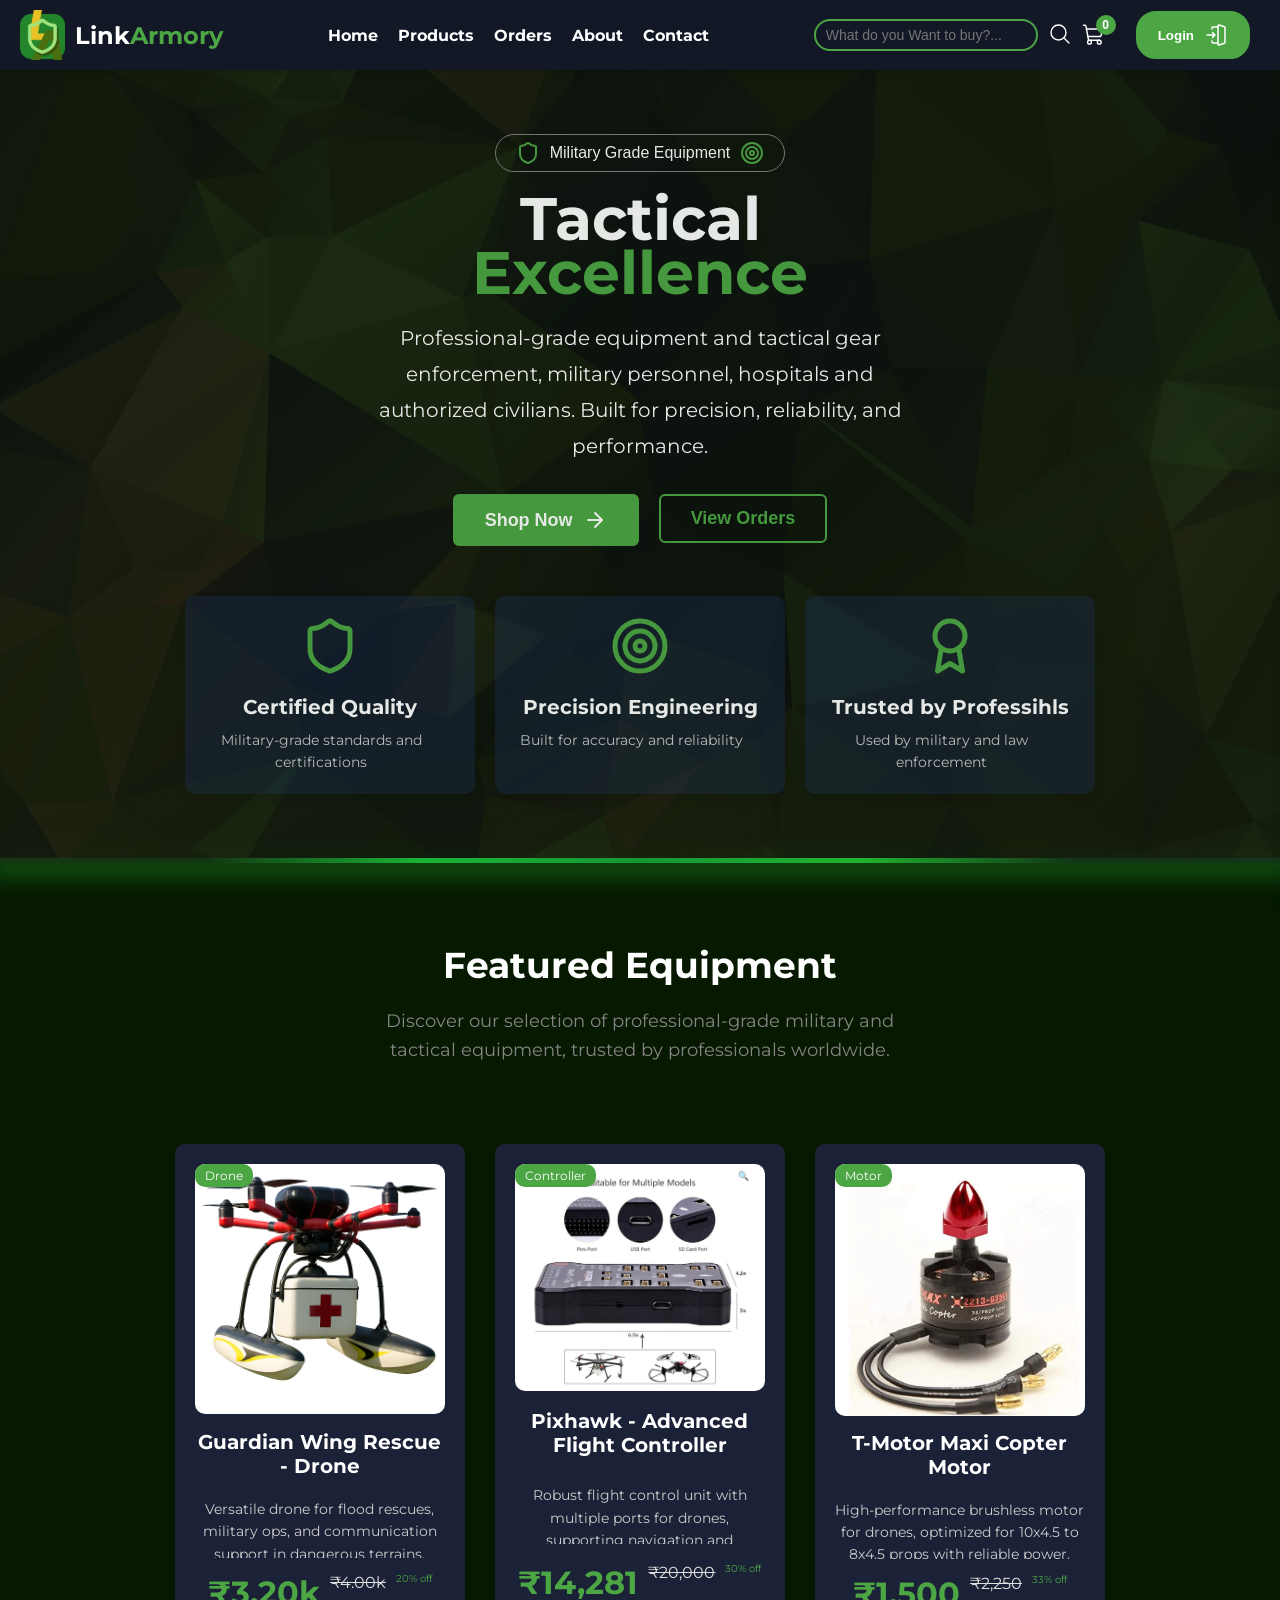
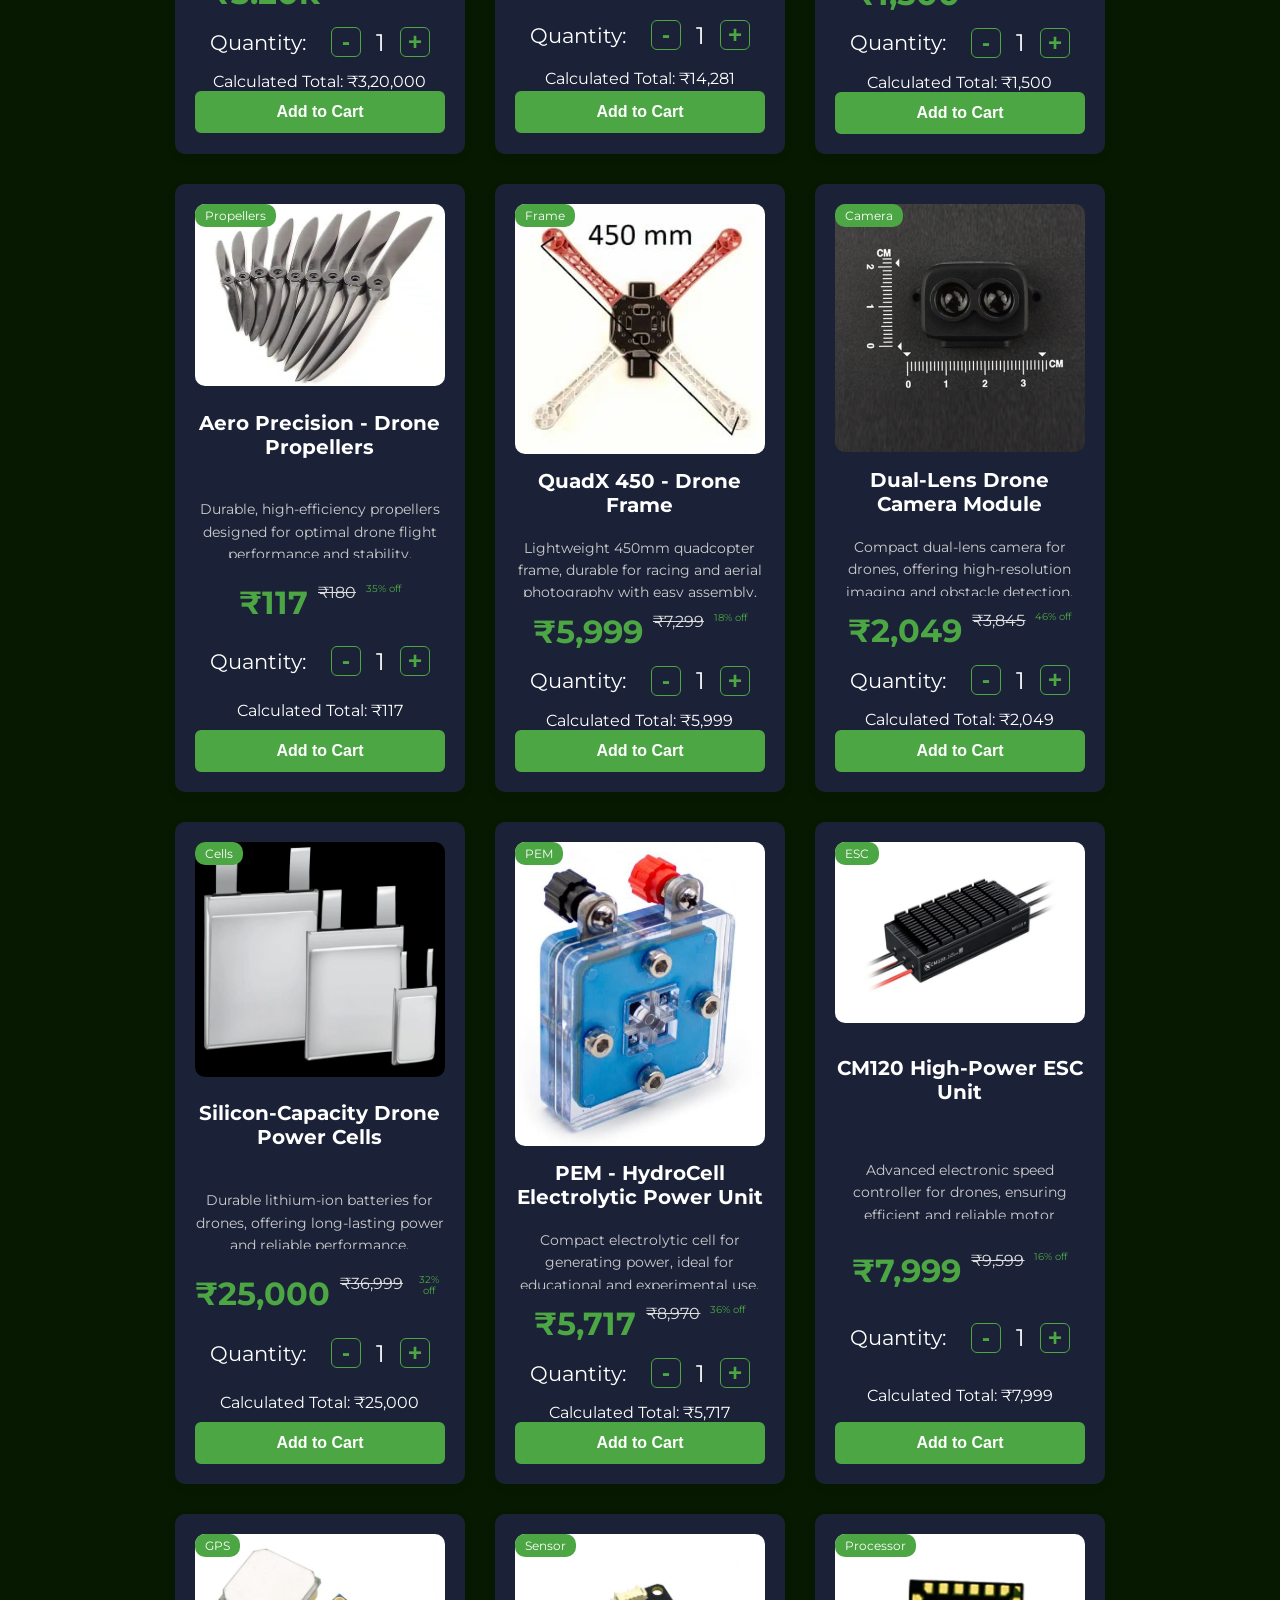
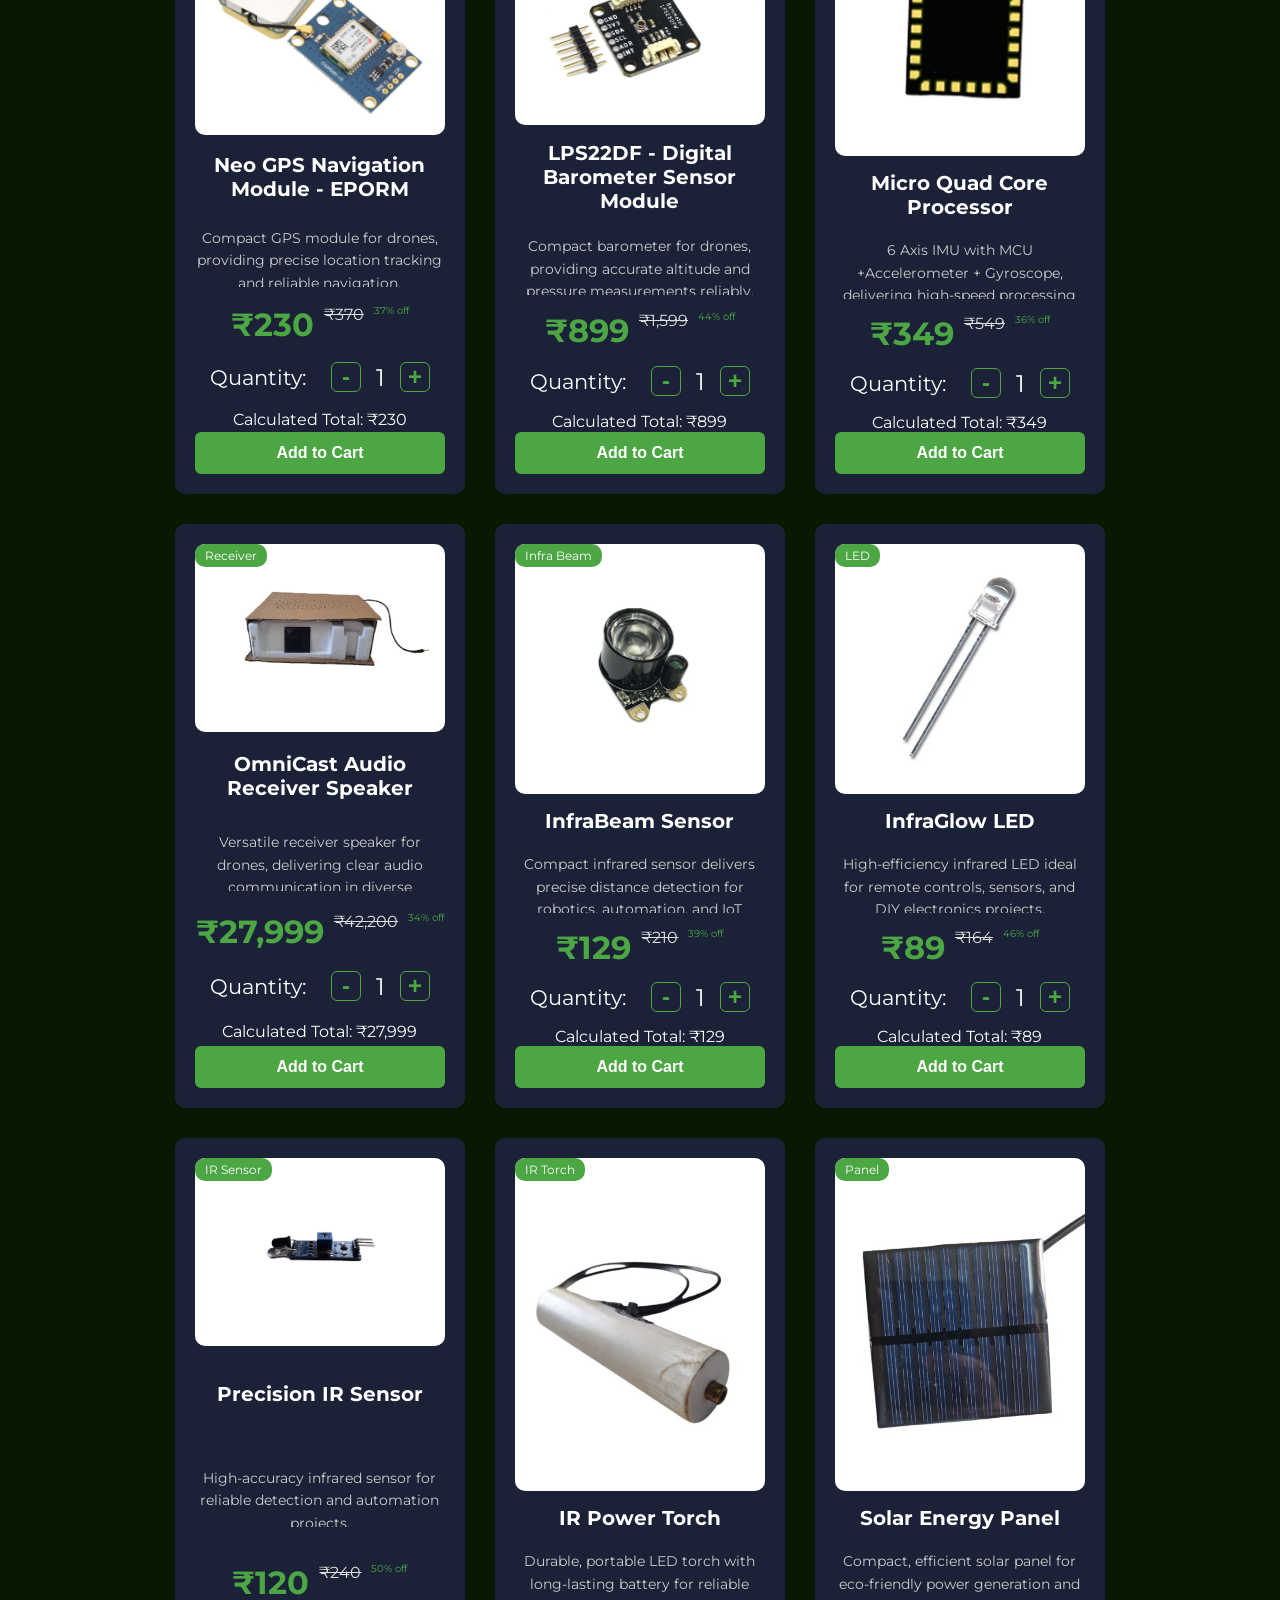
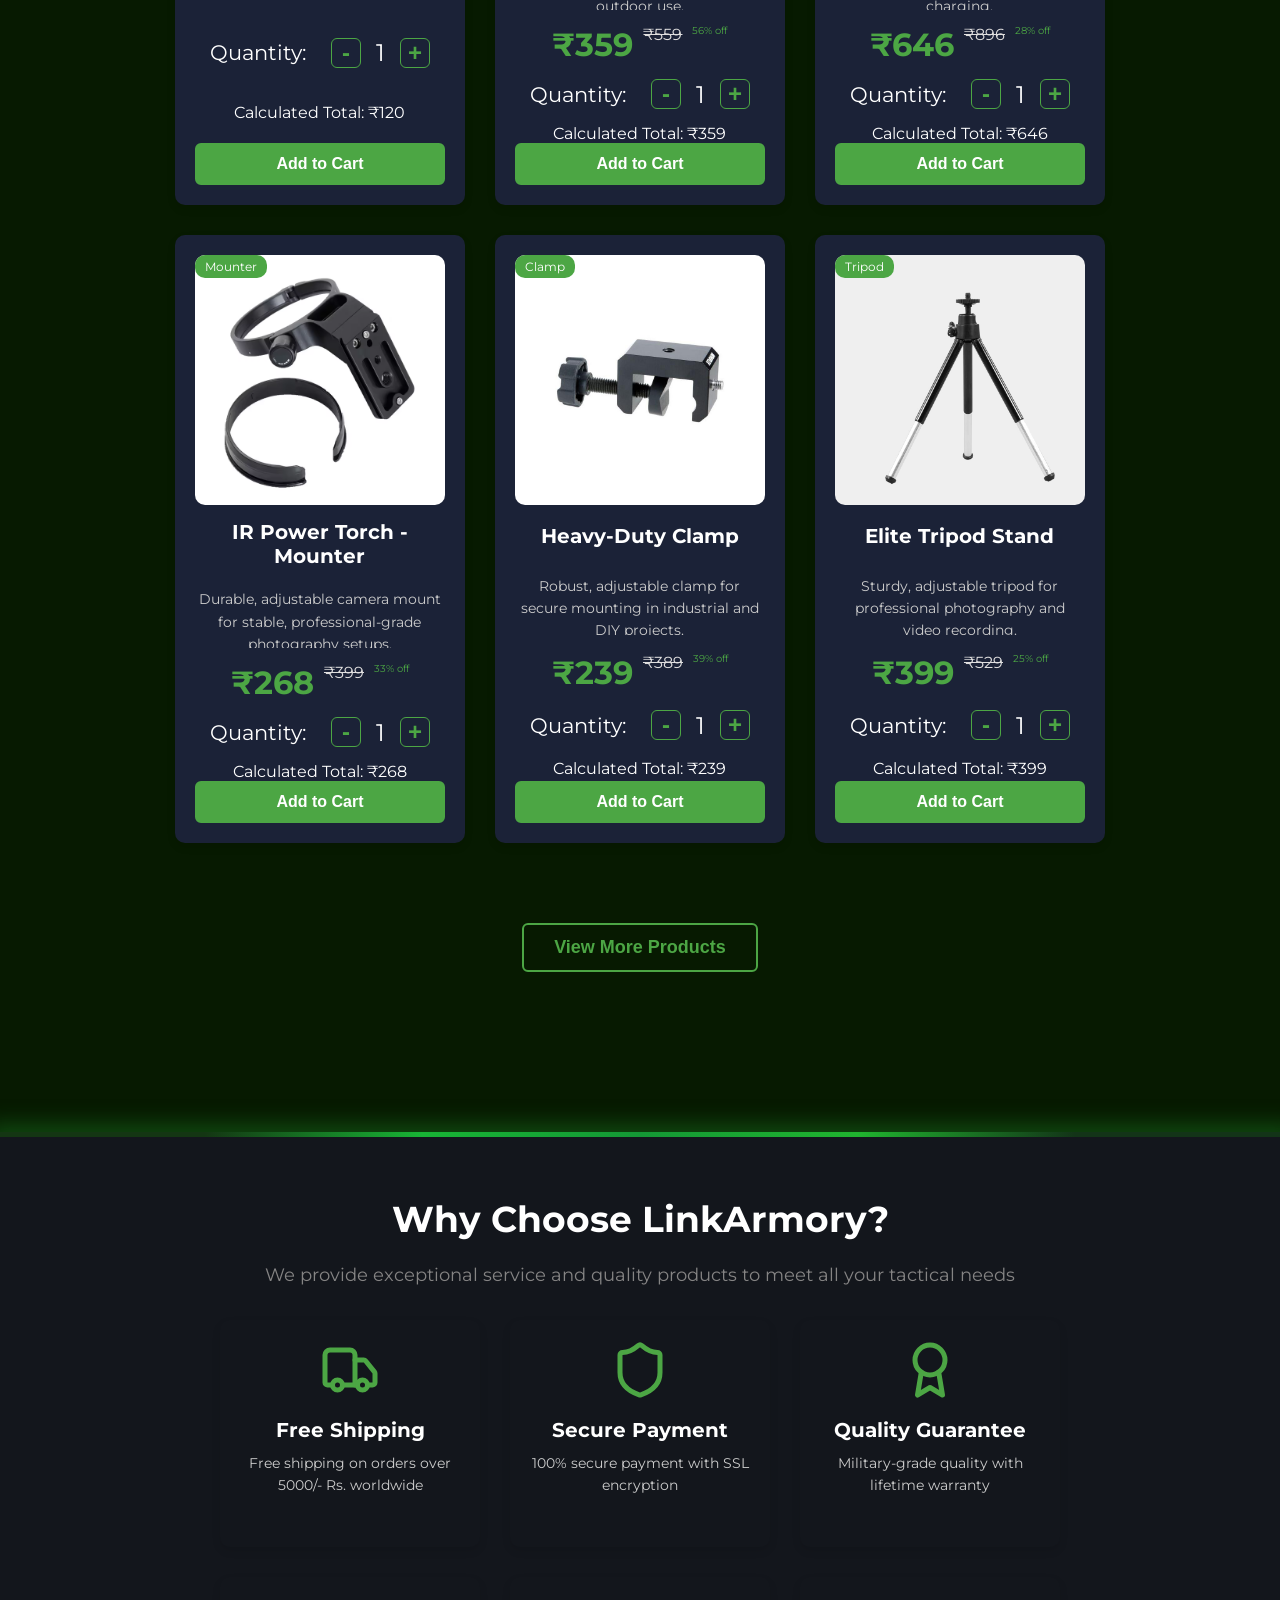
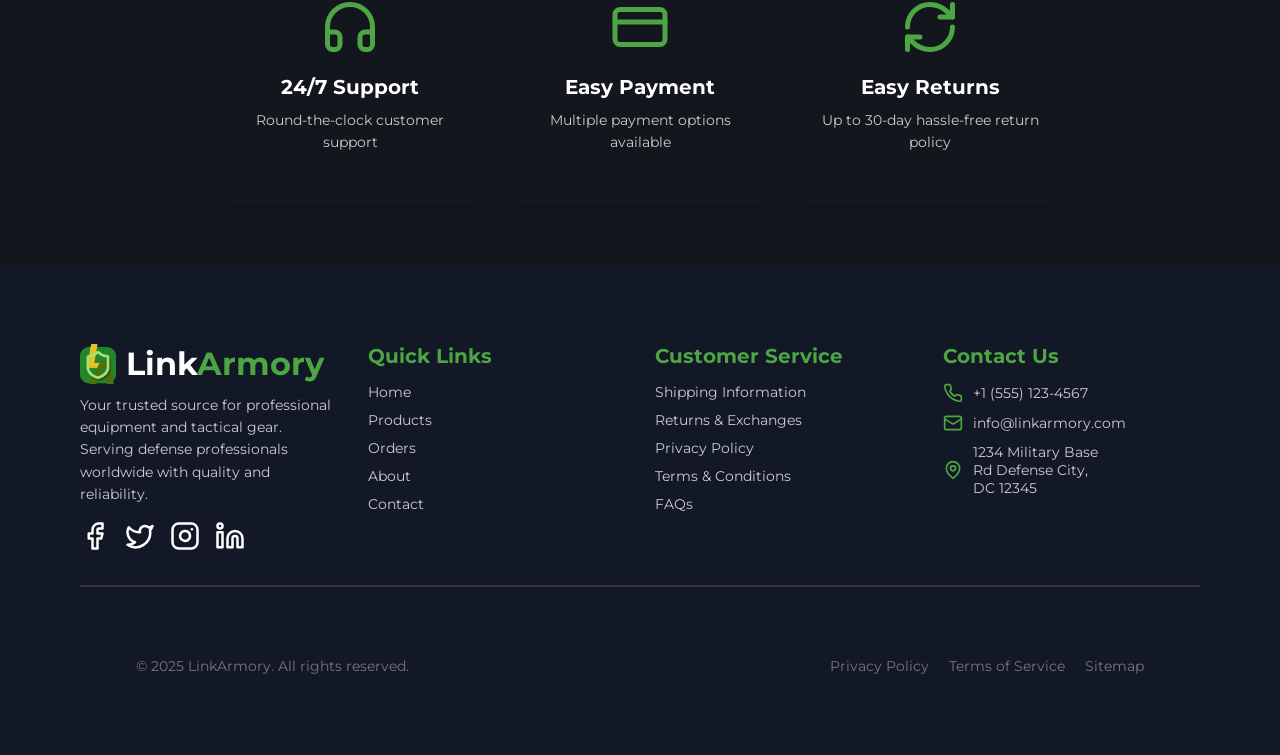
==== index.html @ 3a80fb09 "Add all files" ====
<!DOCTYPE html>
<html lang="en">

<head>
    <meta charset="UTF-8">
    <meta name="viewport" content="width=device-width, initial-scale=1.0">
    <title>LinkArmory</title>
    <link rel="stylesheet" href="styles.css">
    <link rel="stylesheet" href="utility.css">
    <link rel="stylesheet" href="addToCart.css">

</head>

<body>
    <nav class="navBar">
        <div class="logo">
            <img src="assets/Logo.png" alt="">
            <h1>Link<b>Armory</b></h1>
        </div>

        <!-- DESKTOP NAVIGATION MENU -->

        <ul class="nav-links">
            <li><a href="index.html">Home</a></li>
            <li><a href="Products.html">Products</a></li>
            <li><a href="Orders.html">Orders</a></li>
            <li><a href="About.html">About</a></li>
            <li><a href="Contact.html">Contact</a></li>
        </ul>
        <ul class="nav-icons">
            <li><button class="searchIcon">
                    <form action="">
                        <input class="searchInput" type="text" id="searchForm"
                            placeholder="What do you Want to buy?...">
                    </form>
                    <a href="searchicon.html"><img class="Icon" src="assets/searchicon.svg" alt="search Icon"></a>
                </button>
            </li>
            <li><a class="addToCart" href="#">
                    <img class="Icon" src="assets/addToCart.svg" alt="addToCart Icon">
                    <button class="cartValue">0</button>
                </a></li>
            <li><a href="Login.html"><button class="button"> Login <img src="assets/LoginLogo.svg" alt=""></button></a>
            </li>
            <li><a class="loginBtn" href="Login.html"><img src="assets/LoginLogo.svg" alt=""></a></li>
            <!-- <li><a class="settingsIcon" href="#"><img src="assets/settingsLogo.svg" alt=""></a></li> -->
        </ul>

        <!-- MOBILE NAVIGATION MENU -->

        <ul class="mobile-nav-links">
            <li><a href="index.html">Home</a></li>
            <li><a href="Products.html">Products</a></li>
            <li><a href="Orders.html">Orders</a></li>
            <li><a href="About.html">About</a></li>
            <li><a href="Contact.html">Contact</a></li>
        </ul>

    </nav>


    <main class="Background">
        <div class="box"></div>
        <section class="content">
            <button><img src="assets/LogoBorder.svg" alt="">Military Grade Equipment<img src="assets/circle.svg"
                    alt=""></button>
            <h1>Tactical<b>Excellence</b></h1>
            <p>Professional-grade equipment and tactical gear</p>
            <p>enforcement, military personnel, hospitals and authorized civilians. Built for precision, reliability,
                and
                performance.</p>
            <div class="bigBtns">
                <a href="Products.html"><button class="bigBtn">Shop Now <img src="assets/arrow.svg" alt=""></button></a>
                <a href="Orders.html"><button class="bigBtn b3">View Orders</button></a>
            </div>
        </section>
        <div class="cards">
            <ul>
                <li><img src="assets/LogoBorder.svg" alt="">
                    <h2>Certified Quality</h2>
                    <p>Military-grade standards and certifications</p>
                </li>
                <li><img src="assets/circle.svg" alt="">
                    <h2>Precision Engineering</h2>
                    <p>Built for accuracy and reliability</p>
                </li>
                <li><img src="assets/badge.svg" alt="">
                    <h2>Trusted by Professihls</h2>
                    <p>Used by military and law enforcement</p>
                </li>
            </ul>
        </div>

    </main>


    <div class="separation"></div>



    <section class="mainContent">
        <div class="header">
            <h1>Featured Equipment</h1>
            <p>Discover our selection of professional-grade military and tactical equipment, trusted by professionals
                worldwide.</p>
        </div>

        <!-- PRODUCT SECTION -->

        <div class="products" id="cardValue">

           

        </div>


        <!-- CART TAB -->

        <section class="cartTab">
            <h4>Shopping List</h4>

            <div class="cartList">
                <!-- <div class="item">
                    <div class="imageCont">
                        <img src="assets/Product0.0.jpg" alt="">
                    </div>
                    <div class="itemInfo">
                        <h3>Guardian Wing Rescue - Drone</h3>
                        <h3 class="itemPrice">
                            <p class="productPrice">₹1,500</p>
                            <p class="productMRP">₹2,250</p>
                            <p class="productDiscount">33% off</p>
                        </h3>
                    </div>
                    <div class="quantityBtns">
                        <a href="#" class="quantityBtn">-</a>
                        <h3 class="quantityValue">1</h3>
                        <a href="#" class="quantityBtn">+</a>
                    </div>
                </div> -->
            </div>

            <div class="totalContainer">
                <h3>Total:</h3>
                <h3 class="totaPrice">₹1,500</h3>
            </div>

            <div class="btnContainer">
                <a href="#"><button class="button closrBtn">Close</button></a>
                <a href="Login.html"><button class="button buyBtn">Proceed to Buy</button></a>
            </div>

        </section>



        <div class="viewMore">
            <a href="Products.html"><button class="viewBtn">View More Products</button></a>
        </div>
    </section>


    <div class="separation"></div>


    <section class="describeBox">
        <div class="describeContent">
            <div class="head">
                <h1>Why Choose LinkArmory?</h1>
                <p>We provide exceptional service and quality products to meet all your tactical needs</p>
            </div>
            <ul>
                <li>
                    <button><img src="assets/shippingLogo.svg" alt=""></button>
                    <h2>Free Shipping</h2>
                    <p>Free shipping on orders over 5000/- Rs. worldwide</p>
                </li>
                <li>
                    <button><img src="assets/LogoBorder.svg" alt=""></button>
                    <h2>Secure Payment</h2>
                    <p>100% secure payment with SSL encryption</p>
                </li>
                <li>
                    <button><img src="assets/badge.svg" alt=""></button>
                    <h2>Quality Guarantee</h2>
                    <p>Military-grade quality with lifetime warranty</p>
                </li>
                <li>
                    <button><img src="assets/cstmsupportLogo.svg" alt=""></button>
                    <h2>24/7 Support</h2>
                    <p>Round-the-clock customer support</p>
                </li>
                <li>
                    <button><img src="assets/paymentLogo.svg" alt=""></button>
                    <h2>Easy Payment</h2>
                    <p>Multiple payment options available</p>
                </li>
                <li>
                    <button><img src="assets/returnLogo.svg" alt=""></button>
                    <h2>Easy Returns</h2>
                    <p>Up to 30-day hassle-free return policy</p>
                </li>
            </ul>
        </div>
    </section>
    <footer class="footer">
        <div class="footerContent">
            <div class="footerSection">
                <div class="logo">
                    <img src="assets/Logo.png" alt="">
                    <h1>Link<b>Armory</b></h1>
                </div>
                <p>Your trusted source for professional equipment and tactical gear. Serving defense
                    professionals worldwide with quality and reliability.</p>
                <div class="mediahandles">
                    <a href="#"><img src="assets/facebook.svg" alt="Facebook"></a>
                    <a href="#"><img src="assets/twitter.svg" alt="Twitter"></a>
                    <a href="#"><img src="assets/instagram.svg" alt="Instagram"></a>
                    <a href="#"><img src="assets/linkedin.svg" alt="LinkedIn"></a>
                </div>
            </div>
            <div class="footerSection">
                <h2>Quick Links</h2>
                <ul>
                    <li><a href="index.html">Home</a></li>
                    <li><a href="Products.html">Products</a></li>
                    <li><a href="Orders.html">Orders</a></li>
                    <li><a href="About.html">About</a></li>
                    <li><a href="Contact.html">Contact</a></li>
                </ul>
            </div>
            <div class="footerSection">
                <h2>Customer Service</h2>
                <ul>
                    <li><a href="#">Shipping Information</a></li>
                    <li><a href="#">Returns & Exchanges</a></li>
                    <li><a href="#">Privacy Policy</a></li>
                    <li><a href="#">Terms & Conditions</a></li>
                    <li><a href="#">FAQs</a></li>
                </ul>
            </div>
            <div class="footerSection">
                <h2>Contact Us</h2>
                <ul>
                    <li><img src="assets/phone.svg" alt="">+1 (555) 123-4567</li>
                    <li><img src="assets/email.svg" alt="">info@linkarmory.com</li>
                    <li><img src="assets/location.svg" alt="">1234 Military Base Rd Defense City, DC 12345</li>
                </ul>
            </div>
        </div>
        <div class="splitFooter"></div>
        <div class="footerBottom">
            <p>&copy; 2025 LinkArmory. All rights reserved.</p>
            <div class="footerLinks">
                <a href="#">Privacy Policy</a>
                <a href="#">Terms of Service</a>
                <a href="#">Sitemap</a>
            </div>
        </div>
    </footer>

    <script src="products.js"></script>
    <script src="addToCart.js"></script>

</body>

</html>
---- styles.css ----
@import url('https://fonts.googleapis.com/css2?family=Montserrat:wght@400;600;800&display=swap');


:root {
    --background-color: #121826;
    --card-color: #1b2237;
    --upbackground-color: #13161c;
    --Logofont-color: #4ca644;
    --font-color: #ffffff;
}

* {
    margin: 0;
    padding: 0;
    list-style: none;
}

body {
    /* font-family: Arial, Helvetica, sans-serif; */
    font-family: 'Montserrat', sans-serif;
    background-color: #071a01;
    color: var(--font-color);
    /* line-height: 1.6; */
}

.navBar {
    background-color: var(--background-color);
    color: var(--font-color);
    padding: 10px 20px;
    display: flex;
    position: sticky;
    top: 0;
    z-index: 1;
    justify-content: space-evenly;
    align-items: center;
    box-shadow: 0 2px 4px rgba(0, 0, 0, 0.1);
    cursor: context-menu;
}

.logo {
    display: flex;
    align-items: center;
}

.logo img {
    height: 50px;
    margin-right: 10px;
}

.logo h1 b {
    color: var(--Logofont-color);
}

.navBar .nav-links {
    display: flex;
    gap: 40px;
    list-style: none;
}

.navBar .nav-links li a {
    color: var(--font-color);
    text-decoration: none;
    font-weight: bold;
    transition: color 0.3s;
}

.navBar .nav-links li a:hover {
    color: var(--Logofont-color);
    transition: all 0.3s ease;
    /* text-decoration: underline; */
}


.navBar .nav-icons {
    display: flex;
    align-items: center;
    gap: 20px;
    list-style: none;
}

.navBar .nav-icons li a {
    color: var(--font-color);
    text-decoration: none;
    font-weight: bold;
    transition: color 0.3s;
}

.navBar .nav-icons .Icon {
    cursor: pointer;

}

.navBar .nav-icons .Icon:hover {
    scale: 1.2;
    transition: all 0.3s ease;
}

.navBar .nav-icons .searchIcon {
    /* width: 10vw; */
    display: flex;
    align-items: center;
    gap: 10px;
    background-color: transparent;
    border: none;
    cursor: pointer;

}

.navBar .nav-icons .searchInput {
    background-color: transparent;
    border: 2px solid var(--Logofont-color);
    color: var(--font-color);
    padding: 6px 10px;
    border-radius: 20px;
    font-size: 14px;
    width: 200px;
    transition: width 0.4s ease-in-out;
}

.navBar .nav-icons .searchInput:focus {
    width: 300px;
    outline: none;
    border: 2px solid #09820d;
    transition: width 0.4s ease-in-out;

}

.navBar .nav-icons .addToCart {
    display: flex;
    align-items: center;
    cursor: pointer;
    position: relative;
}

.navBar .nav-icons .cartValue {
    background-color: var(--Logofont-color);
    color: var(--font-color);
    border: none;
    border-radius: 50%;
    width: 20px;
    height: 20px;
    font-size: 12px;
    font-weight: bold;
    display: flex;
    align-items: center;
    justify-content: center;
    position: relative;
    top: -10px;
    left: -10px;
}


.navBar .nav-icons .button {
    background-color: var(--Logofont-color);
    color: var(--font-color);
    border: 2px solid var(--Logofont-color);
    padding: 10px 20px;
    border-radius: 20px;
    display: flex;
    align-items: center;
    gap: 10px;
    cursor: pointer;
    font-weight: bold;
    transition: background-color 0.3s;
}

.navBar .nav-icons .button:hover {
    background-color: #09820d;
    border: 2px solid #09820d;
}

.nav-icons .loginBtn {
    height: 1.7rem;
    cursor: pointer;
    display: none;
}

.nav-icons .loginBtn img:hover {
    scale: 1.2;
    transition: all 0.3s ease;
}

.nav-icons .settingsIcon img {
    height: 1.7rem;
    cursor: pointer;
}

.nav-icons .settingsIcon img:hover {
    scale: 1.1;
    transition: all 0.3s ease;
}




.navBar .mobile-nav-links {
    display: none;
}

.navBar .mobile-nav-links li a {
    color: var(--font-color);
    text-decoration: none;
    font-weight: bold;
    transition: color 0.3s;
}

.navBar .mobile-nav-links li a:hover {
    color: var(--Logofont-color);
    transition: all 0.3s ease;
    /* text-decoration: underline; */
}





@media (max-width: 1400px) {
    .navBar {
        justify-content: space-between;
    }

    .navBar .nav-links {
        display: flex;
        gap: 20px;
    }

    .navBar .nav-icons {
        display: flex;
        align-items: center;
        gap: 10px;
    }

}


@media (max-width: 1260px) {

    .navBar .nav-icons .button {
        padding: 8px 14px;
        gap: 8px;

    }

}



@media (max-width: 1185px) {
    .navBar .nav-links {
        display: none;
    }

    .navBar .mobile-nav-links {
        display: flex;
        /* flex-direction: column; */
        justify-content: center;
        align-items: center;
        gap: 2rem;
        position: absolute;
        top: 98%;
        right: 0;
        transform: translateX(0%);
        /* opacity: 1; */
        width: 100%;
        background-color: var(--background-color);
        padding: 20px 0;
        box-shadow: 0 4px 8px rgba(0, 0, 0, 0.1);
        transition: all 0.5s ease-in-out;
    }
}




@media (max-width: 900px) {

    .navBar .nav-icons .button {
        display: none;
    }

    .nav-icons .searchIcon,
    .addToCart {
        transform: translateX(30px);
    }

    .nav-icons .loginBtn {
        display: block;

    }

}

@media (max-width: 668px) {
    .navBar .nav-icons .searchInput {
        display: none;
    }
}

@media (max-width: 480px) {
    .navBar {
        align-items: flex-start;
    }

    .navBar .nav-links {
        flex-direction: column;
        gap: 20px;
        margin-top: 10px;
    }

    .navBar .logo img {
        height: 35px;
    }

    .navBar .logo h1 {
        font-size: 25px;
    }

    .navBar .nav-icons {
        margin-top: 10px;
        gap: 20px;
    }

    .navBar .nav-icons {
        display: flex;
        align-items: center;
        gap: 10px;
    }

    .navBar .mobile-nav-links {
        gap: 1.3rem;
    }

}


@media (max-width: 465px) {
    .navBar .mobile-nav-links {
        gap: 1rem;
        padding: 20px 0;
    }
}






.Background {
    background-image: url("assets/background.png");
    height: 100%;
    width: 100%;
    position: relative;
    filter: opacity(0.9);
    /* z-index: -1; */
    background-position: center center;
    background-size: max(2000px, 100%);
    background-repeat: no-repeat;
}

.Background .box {
    height: 100%;
    width: 100%;
    opacity: 0.65;
    position: absolute;
    left: 0;
    top: 0;
    z-index: -1;
    background-color: black;
}

.Background .content {
    /* position: absolute;
    top: 50%;
    left: 50%;
    transform: translate(-50%, -50%);
    text-align: center;
    padding: 20px; */
    width: 45%;
    margin: auto;
    padding-top: 5%;
    text-align: center;
    color: var(--font-color);
    /* position: relative; */
    /* z-index: 10; */
}

.Background .content button {
    background-color: transparent;
    border: 1px solid gray;
    border-radius: 20px;
    color: var(--font-color);
    font-size: 16px;
    display: flex;
    align-items: center;
    gap: 10px;
    padding: 6px 20px;
    margin: auto;
    /* margin-bottom: 20px; */
}

.Background .content h1 {
    font-size: 60px;
    margin: 20px 0;
    line-height: 0.9;
    display: flex;
    flex-direction: column;
    /* filter: brightness(1.3); */
}

.Background .content h1 b {
    color: var(--Logofont-color);
}

.Background .content p {
    font-size: 20px;
    line-height: 1.8;
}

.Background .content .bigBtns {
    display: flex;
    gap: 20px;
    justify-content: center;
    margin-top: 30px;
}

.Background .content .bigBtns a {
    text-decoration: none;
}

.Background .content .bigBtns .bigBtn {
    background-color: var(--Logofont-color);
    border: 2px solid var(--Logofont-color);
    padding: 12px 30px;
    border-radius: 6px;
    font-size: 18px;
    font-weight: bolder;
    color: var(--font-color);
    cursor: pointer;
    display: flex;
    align-items: center;
    gap: 10px;
    transition: background-color 0.3s;
}

.Background .content .bigBtns .b3 {
    background-color: transparent;
    border: 2px solid var(--Logofont-color);
    color: var(--Logofont-color);
}

.Background .content .bigBtns .bigBtn:hover {
    background-color: #09820d;
    border: 2px solid #09820d;
    transition: all 0.3s ease;
    scale: 1.05;
}

.Background .content .bigBtns .b3:hover {
    background-color: var(--Logofont-color);
    border: 2px solid var(--Logofont-color);
    color: var(--font-color);
    transition: all 0.3s ease;
    scale: 1.05;
}

.Background .cards {
    display: flex;
    justify-content: center;
    margin-top: 50px;
    width: 100%;
    padding-bottom: 5%;
}

.Background .cards ul {
    display: flex;
    list-style: none;
}

.Background .cards ul li {
    background-color: #2239724a;
    border-radius: 10px;
    padding: 20px;
    width: 250px;
    margin: 0 10px;
    text-align: center;
    box-shadow: 0 4px 8px rgba(0, 0, 0, 0.1);
    transition: transform 0.3s, box-shadow 0.3s;
}

.Background .cards ul li:hover {
    transform: translateY(-10px);
    box-shadow: 0 8px 16px rgba(0, 0, 0, 0.2);
}

.Background .cards ul li img {
    height: 60px;
    margin-bottom: 15px;
}

.Background .cards ul li h2 {
    font-size: 20px;
    margin-bottom: 10px;
}

.Background .cards ul li p {
    font-size: 14px;
    width: 93%;
    line-height: 1.6;
    color: #cccccc;
}





@media (max-width: 930px) {
    .Background .cards ul li {
        width: 230px;
    }
}

@media (max-width: 875px) {
    .Background .cards ul li {
        padding: 18px;
        width: 210px;
    }

    .Background .cards ul li img {
        height: 50px;
        margin-bottom: 15px;
    }

    .Background .cards ul li h2 {
        font-size: 18px;
        margin-bottom: 10px;
    }

    .Background .cards ul li p {
        font-size: 12px;
        width: 93%;
        line-height: 1.6;
        color: #cccccc;
    }
}


@media (max-width: 832px) {
    .Background .content .bigBtns .bigBtn {
        padding: 10px 25px;
        font-size: 18px;
        gap: 10px;

    }
}


@media (max-width: 790px) {
    .Background .content {
        width: 80%;
        padding-top: 30%;
    }

    .Background .content p {
        font-size: 16px;
    }

    .Background .cards {
        flex-direction: column;
        align-items: center;
        justify-content: center;
        text-align: center;
    }

    .Background .cards ul {
        flex-direction: column;
        justify-content: center;
        align-items: center;
        text-align: center;
    }

    .Background .cards ul li {
        width: 80%;
        margin: 10px 0;
    }
}


@media (max-width: 394px) {
    .Background .content .bigBtns .bigBtn {
        padding: 8px 20px;
        font-size: 18px;
        gap: 10px;

    }
}





.separation {
    position: relative;
    z-index: -1;
    height: 5px;
    box-shadow: rgba(23, 114, 29, 0.5) 2px 4px 20px 13px;
    background: linear-gradient(to right, rgb(20, 54, 19) 16%, rgb(24, 181, 53), rgb(20, 152, 53), rgb(32, 181, 47), rgb(19, 52, 24) 84%);
}


.mainContent {
    display: flex;
    flex-direction: column;
    align-items: center;
    position: relative;
    padding: 80px 20px;
    text-align: center;
}

.mainContent .header {
    width: 44%;
    margin: auto;
    margin-bottom: 80px;
    /* position: relative; */
}

.mainContent .header h1 {
    font-size: 36px;
    margin-bottom: 20px;
}

.mainContent .header p {
    font-size: 18px;
    line-height: 1.6;
    color: #858484;
}





.mainContent .products {
    display: flex;
    justify-content: center;
    flex-wrap: wrap;
    gap: 30px;
    margin-top: 40px;
    width: 81%;
    margin: auto;
}

.mainContent .products .cards {
    list-style: none;
    display: flex;
    gap: 30px;
    flex-wrap: wrap;
    justify-content: center;
    /* align-items: center; */
}

.mainContent .products .cards .information {
    position: relative;
    background-color: var(--card-color);
    border-radius: 10px;
    padding: 20px;
    width: 250px;
    box-shadow: 0 4px 8px rgba(0, 0, 0, 0.1);
    transition: transform 0.3s, box-shadow 0.3s;
    display: flex;
    flex-direction: column;
    justify-content: space-between;
}

.mainContent .products .cards .information:hover {
    transform: translateY(-10px);
    box-shadow: 0 8px 16px rgba(0, 0, 0, 0.2);
}

.mainContent .products .cards .information .imageContainer {
    display: flex;
    gap: 10px;
    overflow-x: auto;
    margin-bottom: 15px;
    scroll-behavior: smooth;
    scrollbar-width: none;
    cursor: context-menu;
}

.mainContent .products .cards .information .imageContainer::-webkit-scrollbar {
    display: none;
}

.mainContent .products .cards .information .imageContainer img {
    width: 100%;
    border-radius: 10px;
    cursor: pointer;
    transition: transform 0.3s;
}

.mainContent .products .cards .information .imageContainer img:hover {
    transform: scale(1.05);
    transition: all 0.3s ease;
}

.mainContent .products .cards .information .category {
    background-color: var(--Logofont-color);
    color: var(--font-color);
    padding: 4px 10px;
    border-radius: 10px;
    font-size: 12px;
    position: absolute;
    top: 20px;
    left: 20px;
}

.mainContent .products .cards .information .productName {
    font-size: 20px;
    margin-bottom: 10px;
}

.mainContent .products .cards .information .productRatung {
    color: #f0ad4e;
    margin-bottom: 10px;
}

.mainContent .products .cards .information .productDescription {
    font-size: 14px;
    line-height: 1.6;
    color: #cccccc;
    margin-bottom: 15px;
    height: 60px;
    overflow: hidden;
    text-overflow: ellipsis;
}

.mainContent .products .cards .information .productPriceElement {
    display: flex;
    justify-content: center;
    /* align-items: center; */
    gap: 10px;
    margin-bottom: 15px;
}

.mainContent .products .cards .information .productPriceElement .productPrice {
    font-size: 2em;
    font-weight: bold;
    color: var(--Logofont-color);
}

.mainContent .products .cards .information .productPriceElement .productMRP {
    font-size: 1em;
    color: #e0dfdf;
    text-decoration: line-through;
}

.mainContent .products .cards .information .productPriceElement .productDiscount {
    font-size: 0.6em;
    color: var(--Logofont-color);
}

.mainContent .products .cards .information .productQuantityElement {
    display: flex;
    justify-content: space-evenly;
    align-items: center;
    gap: 10px;
    margin-bottom: 15px;
}

.mainContent .products .cards .information .productQuantityElement label {
    font-size: 1.3em;
}

.mainContent .products .cards .information .productQuantityElement .stockElement {
    display: flex;
    gap: 15px;
    align-items: center;
    font-size: 1.5em;
}

.mainContent .products .cards .information .productQuantityElement .stockElement button {
    background-color: transparent;
    border: none;
    border: 1px solid var(--Logofont-color);
    color: var(--Logofont-color);
    width: 30px;
    border-radius: 6px;
    cursor: pointer;
    font-size: 1em;
    font-weight: bold;
    transition: background-color 0.3s;
}

.mainContent .products .cards .information .productQuantityElement .stockElement button:hover {
    background-color: var(--Logofont-color);
    color: var(--font-color);
    transition: all 0.3s ease;
    scale: 1.1;
}

.mainContent .products .cards .information .addToCartBtn {
    background-color: var(--Logofont-color);
    border: 2px solid var(--Logofont-color);
    padding: 10px 20px;
    border-radius: 6px;
    font-size: 16px;
    font-weight: bolder;
    color: var(--font-color);
    cursor: pointer;
    transition: background-color 0.3s;
}

.mainContent .products .cards .information .addToCartBtn:hover {
    background-color: #09820d;
    border: 2px solid #09820d;
    transition: all 0.3s ease;
    scale: 1.05;
}








.mainContent .viewMore {
    margin: 80px;
    text-align: center;

}

.mainContent .viewMore a {
    text-decoration: none;
    color: var(--font-color);
}

.mainContent .viewMore .viewBtn {
    background-color: transparent;
    border: 2px solid var(--Logofont-color);
    padding: 12px 30px;
    border-radius: 6px;
    font-size: 18px;
    font-weight: bolder;
    color: var(--Logofont-color);
    cursor: pointer;
    display: flex;
    align-items: center;
    gap: 10px;
    transition: background-color 0.3s;
}

.mainContent .viewMore .viewBtn:hover {
    background-color: #09820d;
    border: 2px solid #09820d;
    color: var(--font-color);
    transition: all 0.3s ease;
    scale: 1.05;
}



.describeBox {
    background-color: var(--upbackground-color);
    padding: 60px 20px;
    text-align: center;
}

.describeBox .describeContent {
    width: 70%;
    margin: auto;
}

.describeBox .describeContent .head {
    margin-bottom: 30px;
}

.describeBox .describeContent h1 {
    font-size: 36px;
    margin-bottom: 20px;
}

.describeBox .describeContent p {
    font-size: 18px;
    line-height: 1.6;
    color: #858484;
    margin-bottom: 30px;
}

.describeBox .describeContent ul {
    list-style: none;
    display: flex;
    gap: 30px;
    flex-wrap: wrap;
    justify-content: center;
}

.describeBox .describeContent ul li {
    /* background-color: var(--card-color); */
    border-radius: 10px;
    padding: 20px;
    width: 220px;
    box-shadow: 0 4px 8px rgba(0, 0, 0, 0.1);
    transition: transform 0.3s, box-shadow 0.3s;
    text-align: center;
}

.describeBox .describeContent ul li:hover {
    transform: translateY(-10px);
    box-shadow: 0px 0px 15px 14px var(--card-color);
    filter: brightness(1.2);
}

.describeBox .describeContent ul li button {
    background-color: transparent;
    border: none;
    cursor: pointer;
    margin-bottom: 15px;
}

.describeBox .describeContent ul li button img {
    height: 60px;
}

.describeBox .describeContent ul li h2 {
    font-size: 20px;
    margin-bottom: 10px;
}

.describeBox .describeContent ul li p {
    font-size: 14px;
    line-height: 1.6;
    color: #cccccc;
}

@media (max-width: 768px) {
    .mainContent .header {
        width: 90%;
    }

    .mainContent .header h1 {
        font-size: 28px;
    }

    .mainContent .header p {
        font-size: 16px;
    }

    .mainContent .products ul li {
        width: 80%;
    }

    .describeBox .describeContent {
        width: 90%;
    }

    .describeBox .describeContent h1 {
        font-size: 3em;
    }

    .describeBox .describeContent p {
        font-size: 16px;
    }

    .describeBox .describeContent ul li {
        width: 80%;
    }
}





.footer {
    background-color: var(--background-color);
    color: var(--font-color);
    /* height: 40vh; */
    padding: 80px;
    display: flex;
    justify-content: space-around;
    flex-wrap: wrap;
    gap: 30px;
    text-align: left;
}

.footer .footerContent {
    width: 100%;
    display: flex;
    justify-content: space-around;
    flex-wrap: wrap;
    gap: 30px;
}

.footer .footerContent .footerSection {
    flex: 1;
    min-width: 200px;
}

.footer .footerContent .footerSection .logo {
    display: flex;
    align-items: center;
    margin-bottom: 10px;
}

.footer .footerContent .footerSection .logo img {
    height: 40px;
    margin-right: 10px;
}

.footer .footerContent .footerSection .logo h1 b {
    color: var(--Logofont-color);
}

.footer .footerContent .footerSection h2 {
    color: var(--Logofont-color);
    font-size: 20px;
    margin-bottom: 15px;
}

.footer .footerContent .footerSection p {
    font-size: 14px;
    line-height: 1.6;
    color: #cccccc;
    margin-bottom: 15px;
}

.footer .footerContent .footerSection .mediahandles {
    display: flex;
    gap: 15px;
    margin-top: 10px;
}

.footer .footerContent .footerSection .mediahandles a img {
    height: 30px;
    filter: brightness(0) invert(1);
    transition: filter 0.3s;
}

.footer .footerContent .footerSection .mediahandles a img:hover {
    filter: brightness(0) invert(0.3) sepia(1) hue-rotate(90deg) saturate(5);
}

.footer .footerContent .footerSection ul {
    list-style: none;
    padding: 0;
}

.footer .footerContent .footerSection ul li {
    margin-bottom: 10px;
    display: flex;
    align-items: center;
    /* gap: 10px; */
    font-size: 14px;
    width: 13vw;
    color: #cccccc;
}

.footer .footerContent .footerSection ul li a {
    color: #cccccc;
    text-decoration: none;
    transition: color 0.3s;
}

.footer .footerContent .footerSection ul li a:hover {
    color: var(--Logofont-color);
    text-decoration: underline;
}

.footer .footerContent .footerSection ul li img {
    height: 20px;
    margin-right: 10px;
    /* filter: brightness(0) invert(1); */
    vertical-align: middle;
}

@media (max-width: 768px) {
    .footer .footerContent {
        flex-direction: column;
        align-items: center;
        text-align: center;
    }

    .footer .footerContent .footerSection {
        min-width: 100%;
    }

    .footer .footerContent .footerSection ul {
        padding: 0;
        text-align: center;
    }

    .footer .footerContent .footerSection ul li {
        justify-content: center;
        width: auto;
    }

    .footer .footerContent .footerSection ul li img {
        margin-right: 5px;
    }

}

@media (max-width: 480px) {

    .Background .content {
        width: 90%;
        padding-top: 40%;
    }

    .Background .content h1 {
        font-size: 3em;
    }

    .Background .content p {
        font-size: 14px;
    }

    .Background .cards ul li {
        width: 90%;
        margin: 10px 0;
    }

    .mainContent .header {
        width: 90%;
    }

    .mainContent .header h1 {
        font-size: 24px;
    }

    .mainContent .header p {
        font-size: 14px;
    }

    .mainContent .products ul li {
        width: 90%;
    }

    .describeBox .describeContent {
        width: 90%;
    }

    .describeBox .describeContent h1 {
        font-size: 24px;
    }

    .describeBox .describeContent p {
        font-size: 14px;
    }

    .describeBox .describeContent ul li {
        width: 90%;
    }
}

@media (max-width: 360px) {
    .navBar .logo h1 {
        font-size: 18px;
    }

    .navBar .nav-links li {
        font-size: 14px;
    }

    .navBar .nav-icons .button,
    .navBar .nav-icons .b2 {
        padding: 6px 12px;
        font-size: 14px;
    }

    .Background .content h1 {
        font-size: 20px;
    }

    .Background .content p {
        font-size: 12px;
    }

    .Background .content .bigBtns .bigBtn,
    .Background .content .bigBtns .b3 {
        padding: 10px 20px;
        font-size: 16px;
    }

    .Background .cards ul li {
        width: 100%;
    }

    .mainContent .header h1 {
        font-size: 20px;
    }

    .mainContent .header p {
        font-size: 12px;
    }

    .mainContent .products ul li {
        width: 100%;
    }

    .describeBox .describeContent h1 {
        font-size: 20px;
    }

    .describeBox .describeContent p {
        font-size: 14px;
    }

    .describeBox .describeContent ul li {
        width: 100%;
    }
}

.splitFooter {
    background-color: var(--background-color);
    color: var(--font-color);
    text-align: center;
    width: 100%;
    padding: 20px;
    font-size: 14px;
    border-top: 2px solid #333;
}

.footer .footerBottom {
    width: 90%;
    font-size: 14px;
    display: flex;
    justify-content: space-between;
    text-align: center;
    color: #777;
}

.footer .footerBottom .footerLinks {
    display: flex;
    gap: 20px;
}

.footer .footerBottom a {
    color: #777;
    text-decoration: none;
    transition: color 0.3s;
}

.footer .footerBottom a:hover {
    color: var(--Logofont-color);
    text-decoration: underline;
}


@media (max-width: 480px) {
    .footer .footerBottom {
        flex-direction: column;
        gap: 10px;
    }

    .footer .footerBottom .footerLinks {
        justify-content: center;
        flex-wrap: wrap;
    }

    .footer .footerBottom .footerLinks a {
        font-size: 12px;
    }
}
---- utility.css ----
.button {
    background-color: var(--Logofont-color);
    color: var(--font-color);
    border: 2px solid var(--Logofont-color);
    padding: 10px 20px;
    border-radius: 20px;
    display: flex;
    align-items: center;
    gap: 10px;
    cursor: pointer;
    font-weight: bold;
    transition: background-color 0.3s;
}

.button:hover {
    background-color: #09820d;
    border: 2px solid #09820d;
}

a {
    text-decoration: none;
}








/* Custom Styles for aesthetic and structure */

.productMRP {
    text-decoration: line-through;
    color: #9ca3af;
    /* Gray-400 */
}

.cards {
    /* Ensures cards are positioned correctly within the grid */
    display: contents;
}

/* Style for the button clicks */
.cartlncrement:active,
.cartDecrement:active,
.slider-btn:active {
    transform: scale(0.95);
}

/* Fixes button alignment for the slider */
.slider-btn {
    line-height: 1;
    /* Prevents button height from affecting positioning */
}

/* The slide element must prevent shrinking and occupy the full width of the container */
.productSlide {
    flex-shrink: 0;
    width: 100%;
    /* Important: Each slide takes 100% of the visible container width */
}

/* Apply transition to the wrapper for smooth sliding */
.slidesWrapper {
    transition: transform 0.3s ease-in-out;
}
---- addToCart.css ----
.cartTab {
    background: #032d61;
    background: -webkit-linear-gradient(to right, #121826, #032d61);
    background: linear-gradient(to right, #121826, #032d61);

    position: fixed;
    inset: 0 -500px 0 auto;
    z-index: 10;
    width: 30rem;
    padding-block: 2rem;
    display: flex;
    flex-direction: column;
    align-items: center;
    cursor: context-menu;

    box-shadow: -3px 0px 14px 10px rgba(0, 0, 0, 0.219);
    transition: .3s ease-in-out;

}
.cartTab-active {
    inset: 0 0 0 auto;
}




.cartTab h4 {
    font-size: 1.6em;
    margin-bottom: revert;
}

.cartList {
    flex: 1;
    width: 100%;
    border-radius: 20px;
    overflow: auto;
}
.cartList::-webkit-scrollbar {
    width: 0;
}


.cartList .item:nth-child(even){
    background: #1c223566;
}



.item {
    display: flex;
    align-items: center;
    justify-content: space-evenly;
    gap: .8rem;
    /* border: 1px solid #7e7d7d; */
    /* background-color: #1c223566; */
    border-radius: 12px;
    padding: 7px 10px;
    margin: 15px;
    box-shadow: 5px 0px 13px 11px rgba(0, 0, 0, 0.219);
    transition: transform 0.3s, box-shadow 0.3s;
    transition: 0.3s;
}
.item:hover {
    /* transform: translateY(-10px); */
    scale: 1.01;
    box-shadow: 0px 0px 15px 14px #1b2237;
    filter: brightness(1.2);
}

.item .imageCont img {
    width: 4rem;
    border-radius: 6px;
}

.item h3 {
    font-size: 1.03rem;
}


.item .itemInfo .itemPrice {
    font-weight: 400;
    margin-top: .3rem;
    margin-left: 0.6rem;
    display: flex;
    gap: 5px;
}

.item .itemInfo .itemPrice .productPrice {
    font-size: 1.2em;
}

.item .itemInfo .itemPrice .productMRP {
    font-size: 1em;
}

.item .itemInfo .itemPrice .productDiscount {
    font-size: 0.8em;
    color: #4ca644;
}

.item .quantityBtns {
    display: flex;
    gap: 15px;
    align-items: center;
    font-size: 1.5em;
}

.item .quantityBtns .quantityBtn {
    text-decoration: none;
    color: #ffffff;
    background-color: transparent;
    border: 1px solid var(--Logofont-color);
    color: var(--Logofont-color);
    width: 30px;
    border-radius: 6px;
    cursor: pointer;
    font-size: 1em;
    font-weight: bold;
    transition: background-color 0.3s;
}

.item .quantityBtns .quantityBtn:hover {
    background-color: var(--Logofont-color);
    color: var(--font-color) #ffffff;
    transition: all 0.3s ease;
    scale: 1.1;
}








.totalContainer {
    width: 100%;
    margin-block: 1rem;
    padding-block: 1rem;
}

.totalContainer h3 {
    display: inline-block;
    font-size: 1.5em;
    margin-right: 6px;
}



.btnContainer {
    display: flex;
    gap: 50px;
}

.btnContainer .buyBtn {
    background-color: #ff9500;
    border: #ff9500;
    transition: 0.3s;
}

.btnContainer .buyBtn:hover {
    scale: 1.05;
    background-color: #ffae00;
    border: #ffae00;
}

.cartTab .btnContainer a {
    text-decoration: none;
}

.cartTab .btnContainer a button {
    font-size: 1.2em;
}
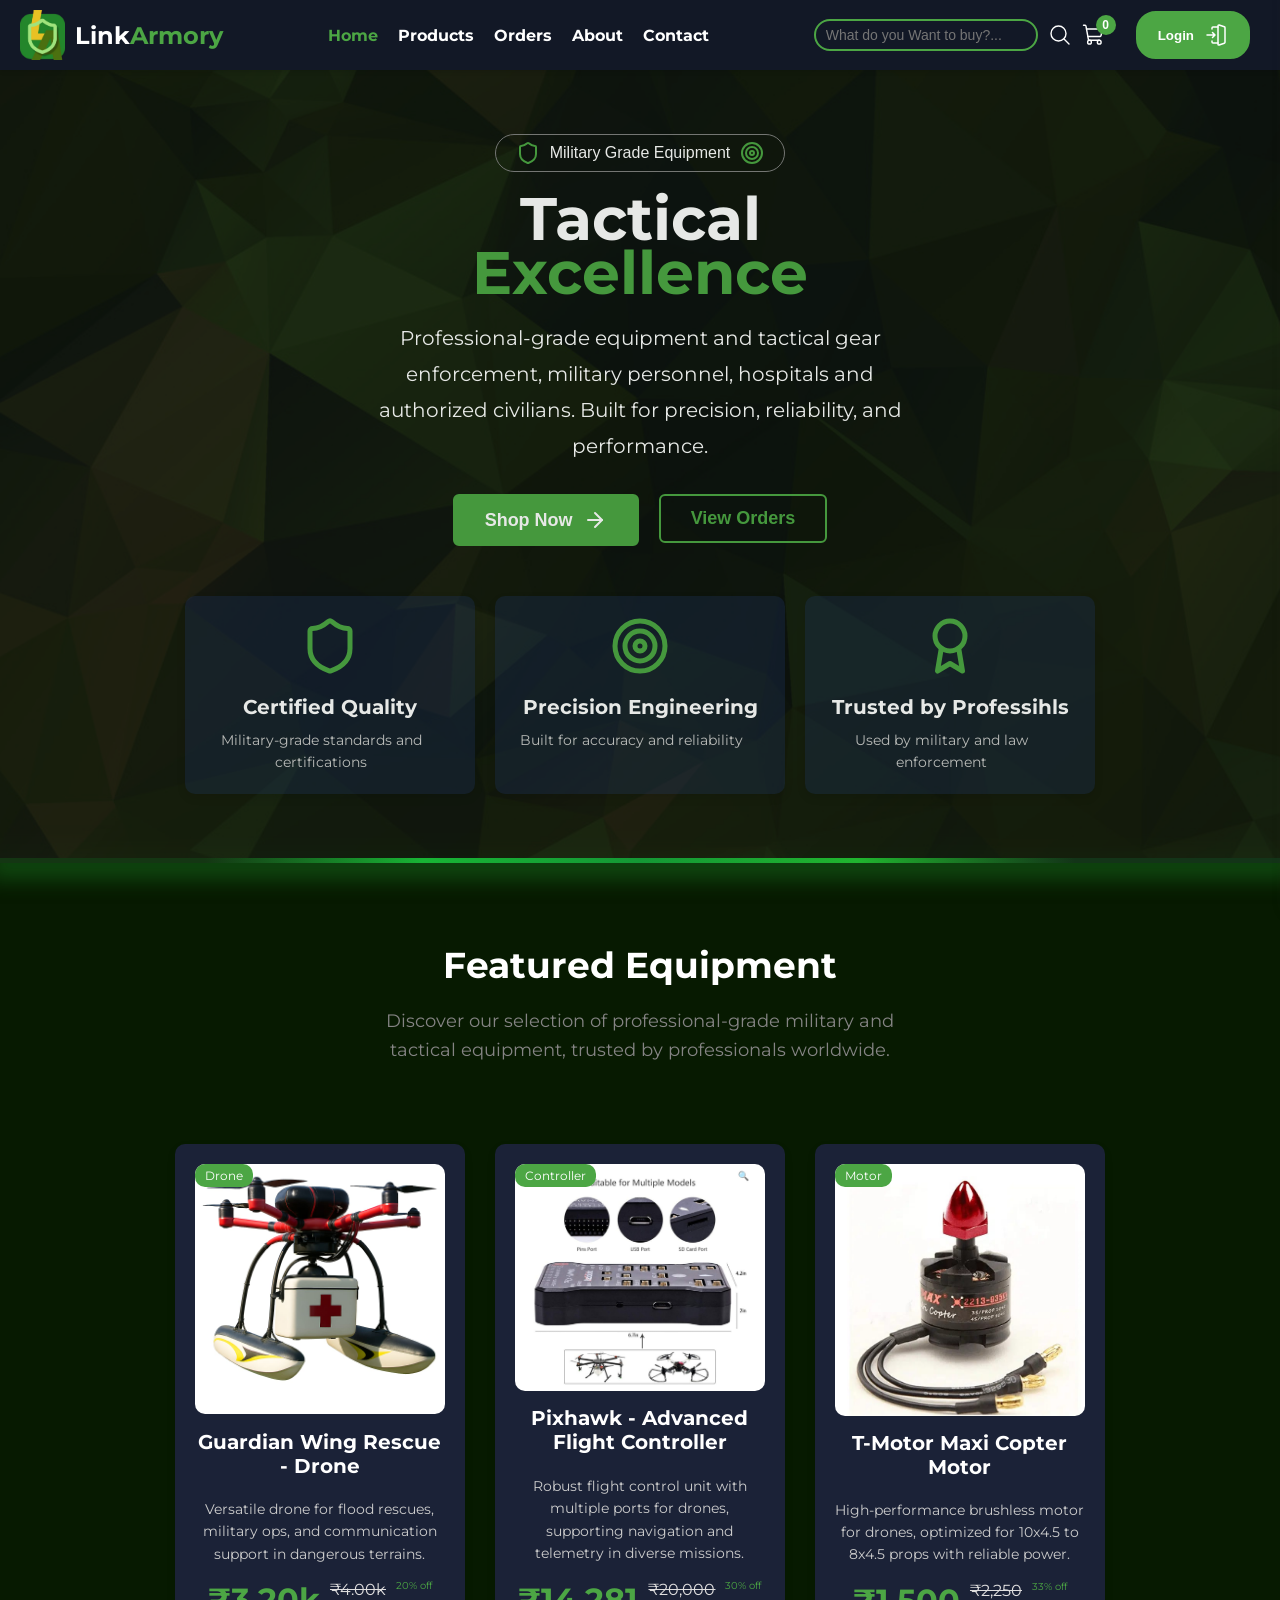
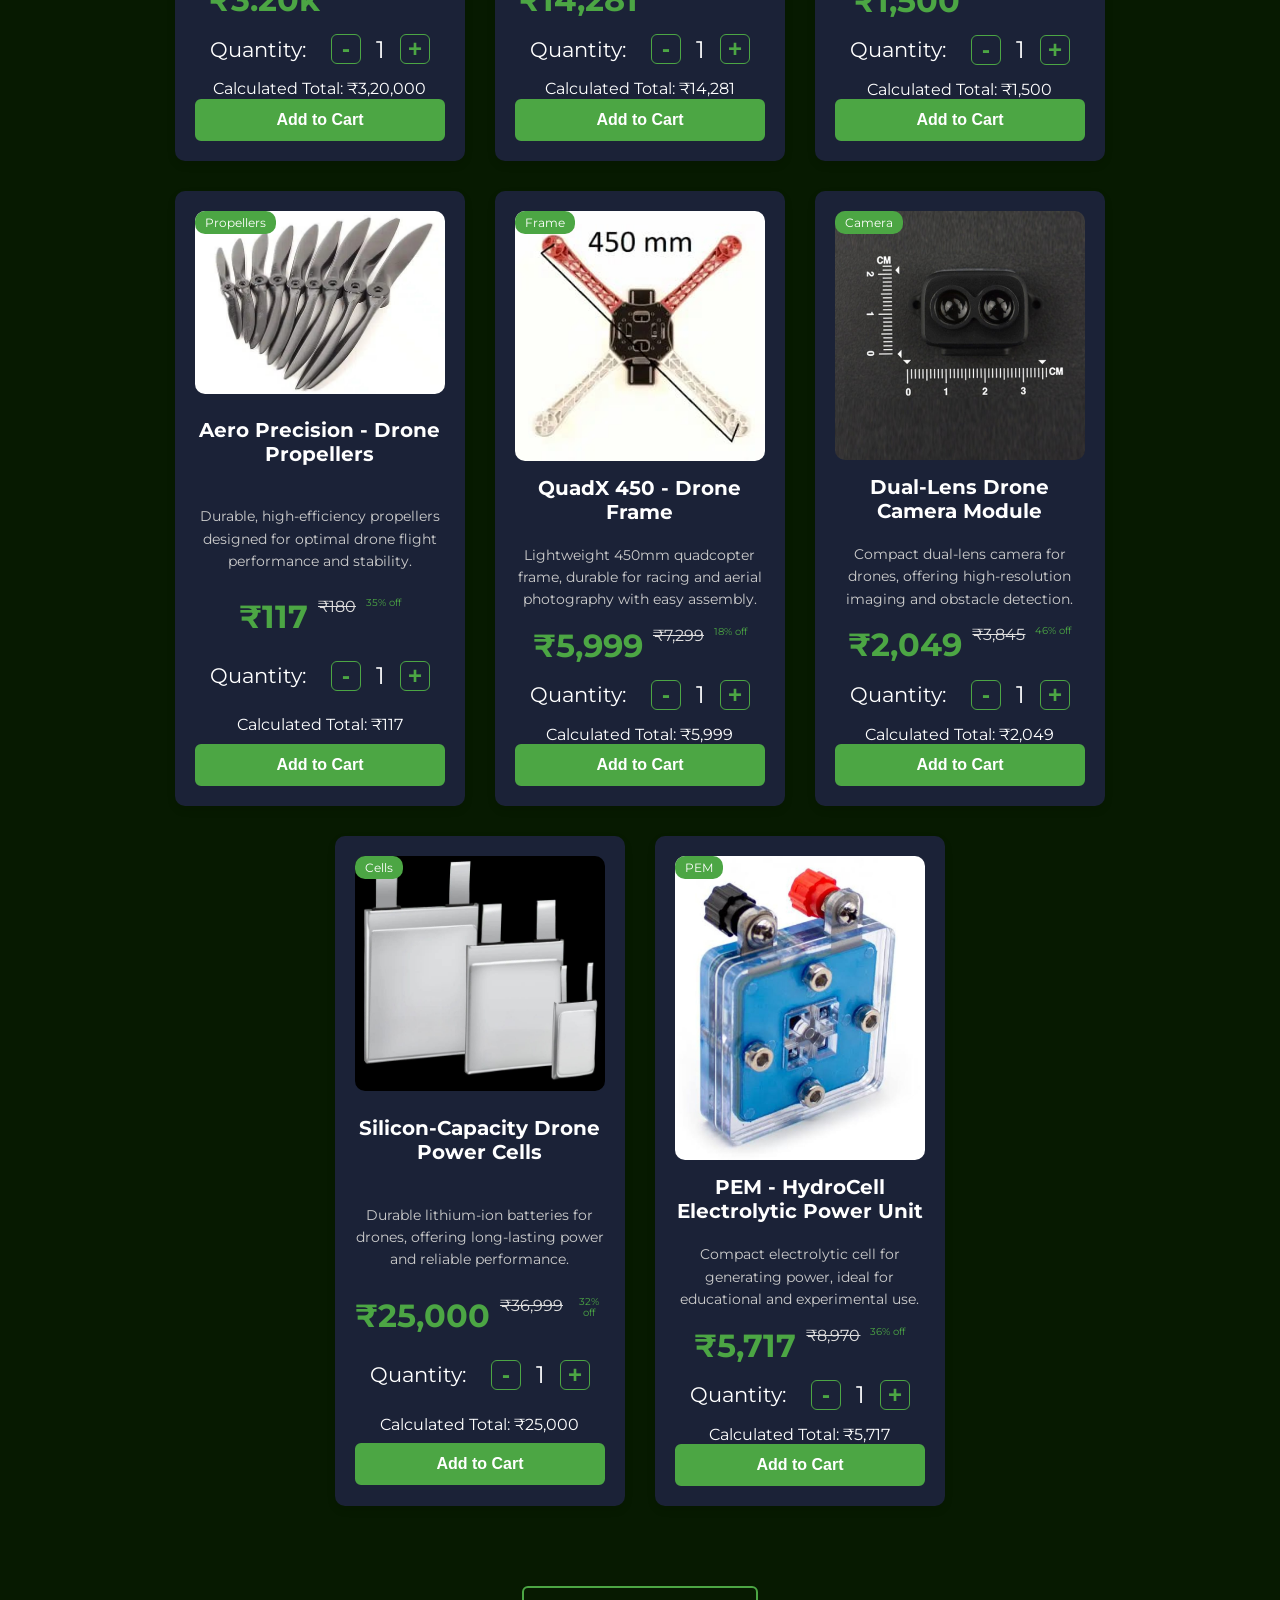
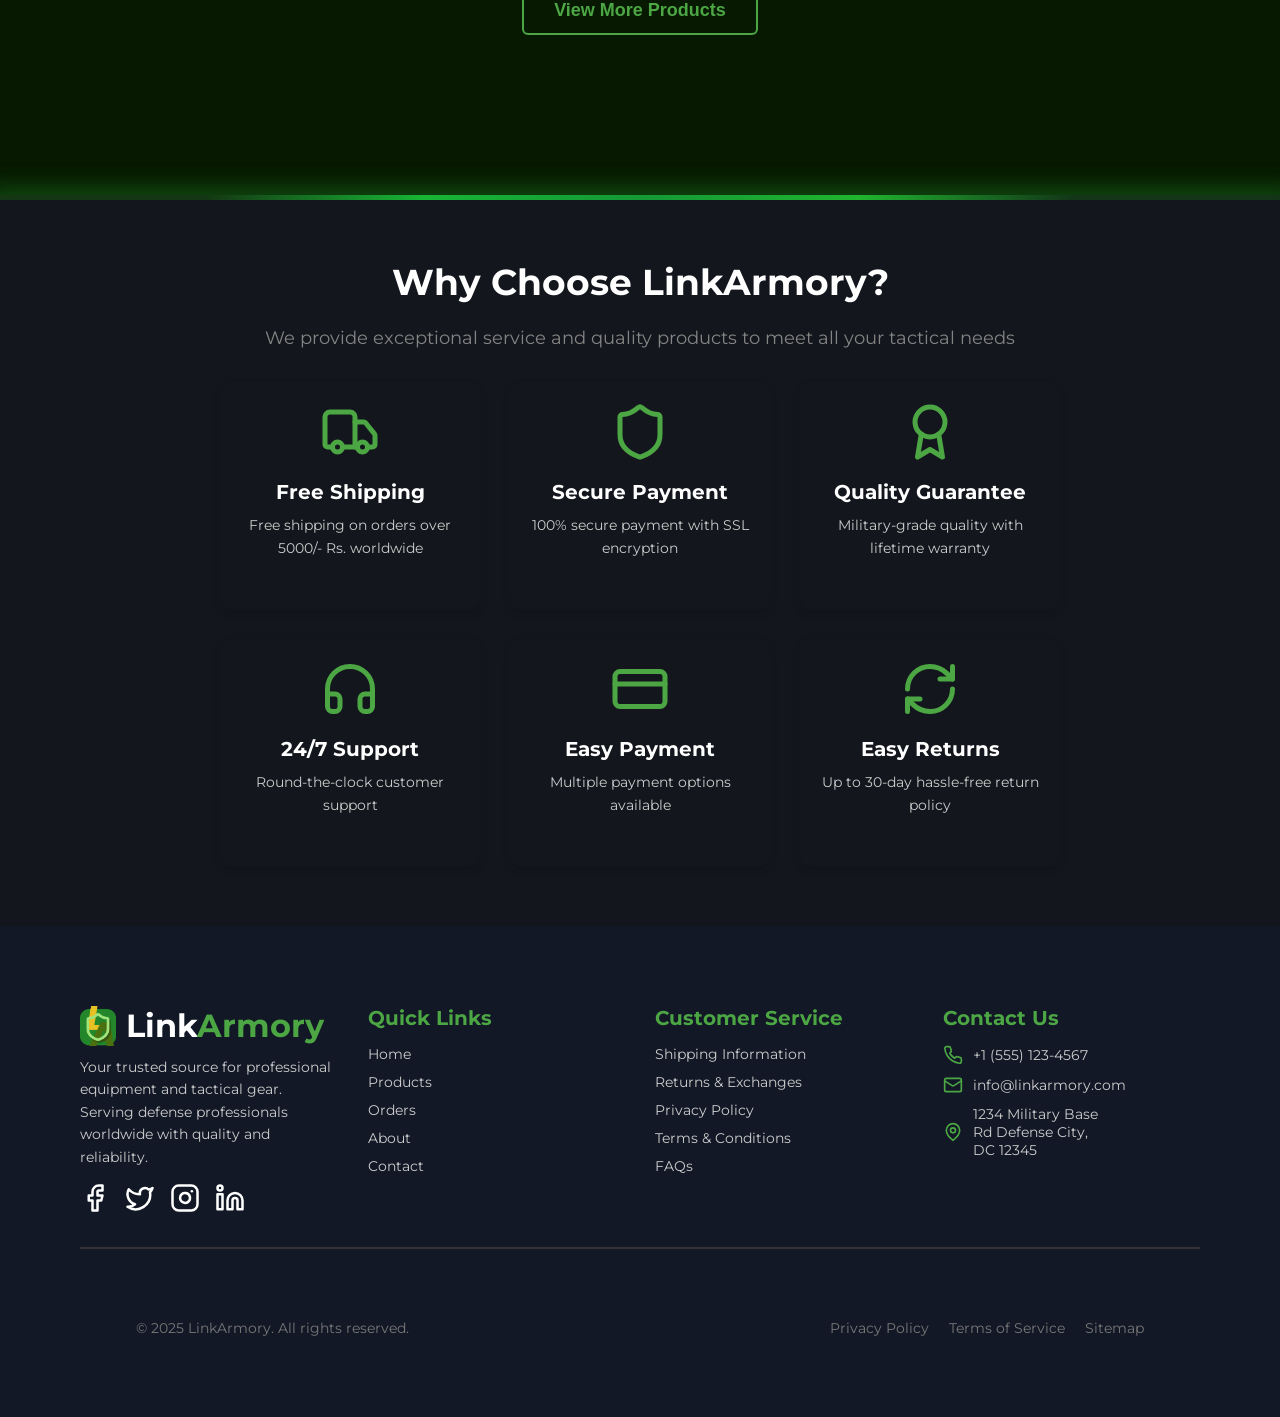
==== commit 54f089fe: "Updated" ====
--- a/index.html
+++ b/index.html
@@ -33,7 +33,7 @@
                         <input class="searchInput" type="text" id="searchForm"
                             placeholder="What do you Want to buy?...">
                     </form>
-                    <a href="searchicon.html"><img class="Icon" src="assets/searchicon.svg" alt="search Icon"></a>
+                    <img class="Icon" src="assets/searchicon.svg" alt="search Icon">
                 </button>
             </li>
             <li><a class="addToCart" href="#">
@@ -109,7 +109,46 @@
 
         <div class="products" id="cardValue">
 
-           
+            <!-- <div class="cards" id="cardValue">
+                <article class="information [card]">
+                    <span class="category">Hardware</span>
+
+                    <div class="swiper">
+                        <div class="imageContainer">
+                            <img class="productImage" src="assets/Product0.0.jpg" alt="">
+                            <img class="productImage" src="assets/Product0.1.jpg" alt="">
+                            <img class="productImage" src="assets/Product0.2.jpg" alt="">
+                            <img class="productImage" src="assets/Product0.3.jpg" alt="">
+                            <img class="productImage" src="assets/Product0.4.jpg" alt="">
+                        </div>
+                    </div>
+
+                    <h2 class="productName">Guardian Wing Rescue - Drone</h2>
+                    <div class="productRatung">
+                        <i class="fa-solid fa-star"><img src="assets/star.svg" alt=""></i>
+                        <i class="fa-solid fa-star"><img src="assets/star.svg" alt=""></i>
+                        <i class="fa-solid fa-star"><img src="assets/star.svg" alt=""></i>
+                        <i class="fa-solid fa-star"><img src="assets/star.svg" alt=""></i>
+                        <i class="fa-solid fa-star"><img src="assets/star.svg" alt=""></i>
+                    </div>
+                    <p class="productDescription">Versatile drone for flood rescues, military ops, and communication
+                        support in dangerous terrains.</p>
+                    <div class="productPriceElement">
+                        <p class="productPrice">₹3,20,000</p>
+                        <p class="productMRP">₹4,00,000</p>
+                        <p class="productDiscount">20% off</p>
+                    </div>
+                    <div class="productQuantityElement">
+                        <label for="quantity">Quantity:</label>
+                        <div class="stockElement">
+                            <button class="cartlncrement">+</button>
+                            <p class="productQuantity">1</p>
+                            <button class="cartDecrement">-</button>
+                        </div>
+                    </div>
+                    <button class="addToCartBtn">Add to Cart</button>
+                </article>
+            </div> -->
 
         </div>
 
@@ -142,12 +181,12 @@
 
             <div class="totalContainer">
                 <h3>Total:</h3>
-                <h3 class="totaPrice">₹1,500</h3>
+                <h3 class="totaPrice"></h3>
             </div>
 
             <div class="btnContainer">
                 <a href="#"><button class="button closrBtn">Close</button></a>
-                <a href="Login.html"><button class="button buyBtn">Proceed to Buy</button></a>
+                <a href="CheckOut.html"><button class="button buyBtn">Proceed to Buy</button></a>
             </div>
 
         </section>
--- a/styles.css
+++ b/styles.css
@@ -70,6 +70,14 @@
     /* text-decoration: underline; */
 }
 
+.navBar .nav-links li a.active {
+    color: var(--Logofont-color);
+}
+
+.navBar .nav-links li a.active:hover {
+    color: var(--Logofont-color);
+}
+
 
 .navBar .nav-icons {
     display: flex;
@@ -208,6 +216,14 @@
     color: var(--Logofont-color);
     transition: all 0.3s ease;
     /* text-decoration: underline; */
+}
+
+.navBar .mobile-nav-links li a.active {
+    color: var(--Logofont-color);
+}
+
+.navBar .mobile-nav-links li a.active:hover {
+    color: var(--Logofont-color);
 }
 
 
@@ -727,9 +743,6 @@
     line-height: 1.6;
     color: #cccccc;
     margin-bottom: 15px;
-    height: 60px;
-    overflow: hidden;
-    text-overflow: ellipsis;
 }
 
 .mainContent .products .cards .information .productPriceElement {
--- a/utility.css
+++ b/utility.css
@@ -64,4 +64,47 @@
 /* Apply transition to the wrapper for smooth sliding */
 .slidesWrapper {
     transition: transform 0.3s ease-in-out;
+}
+
+
+
+/* General Layout and Typography */
+
+
+/* Ensures dynamic cards flow correctly within the grid container in the HTML */
+.cards {
+    display: contents; 
+}
+
+/* Override for the MRP text */
+.productMRP {
+    text-decoration: line-through;
+    color: #9ca3af; /* Gray-400 */
+}
+
+/* --- Interactive Element Styles --- */
+
+/* Provides a visual feedback effect for all interactive buttons */
+.cartlncrement:active, 
+.cartDecrement:active, 
+.slider-btn:active {
+    transform: scale(0.95);
+}
+
+/* Fixes vertical alignment issue for the chevron icons */
+.slider-btn {
+    line-height: 1;
+}
+
+/* --- Image Slider Specific Styles --- */
+
+/* Ensures each image slide prevents shrinking and takes up 100% of the image container's width */
+.productSlide {
+    flex-shrink: 0;
+    width: 100%; 
+}
+
+/* Applies a smooth animation effect when the slidesWrapper is horizontally translated */
+.slidesWrapper {
+    transition: transform 0.3s ease-in-out;
 }
--- a/addToCart.css
+++ b/addToCart.css
@@ -13,7 +13,7 @@
     align-items: center;
     cursor: context-menu;
 
-    box-shadow: -3px 0px 14px 10px rgba(0, 0, 0, 0.219);
+    box-shadow: -3px 0px 14px 10px rgba(57, 55, 55, 0.219);
     transition: .3s ease-in-out;
 
 }
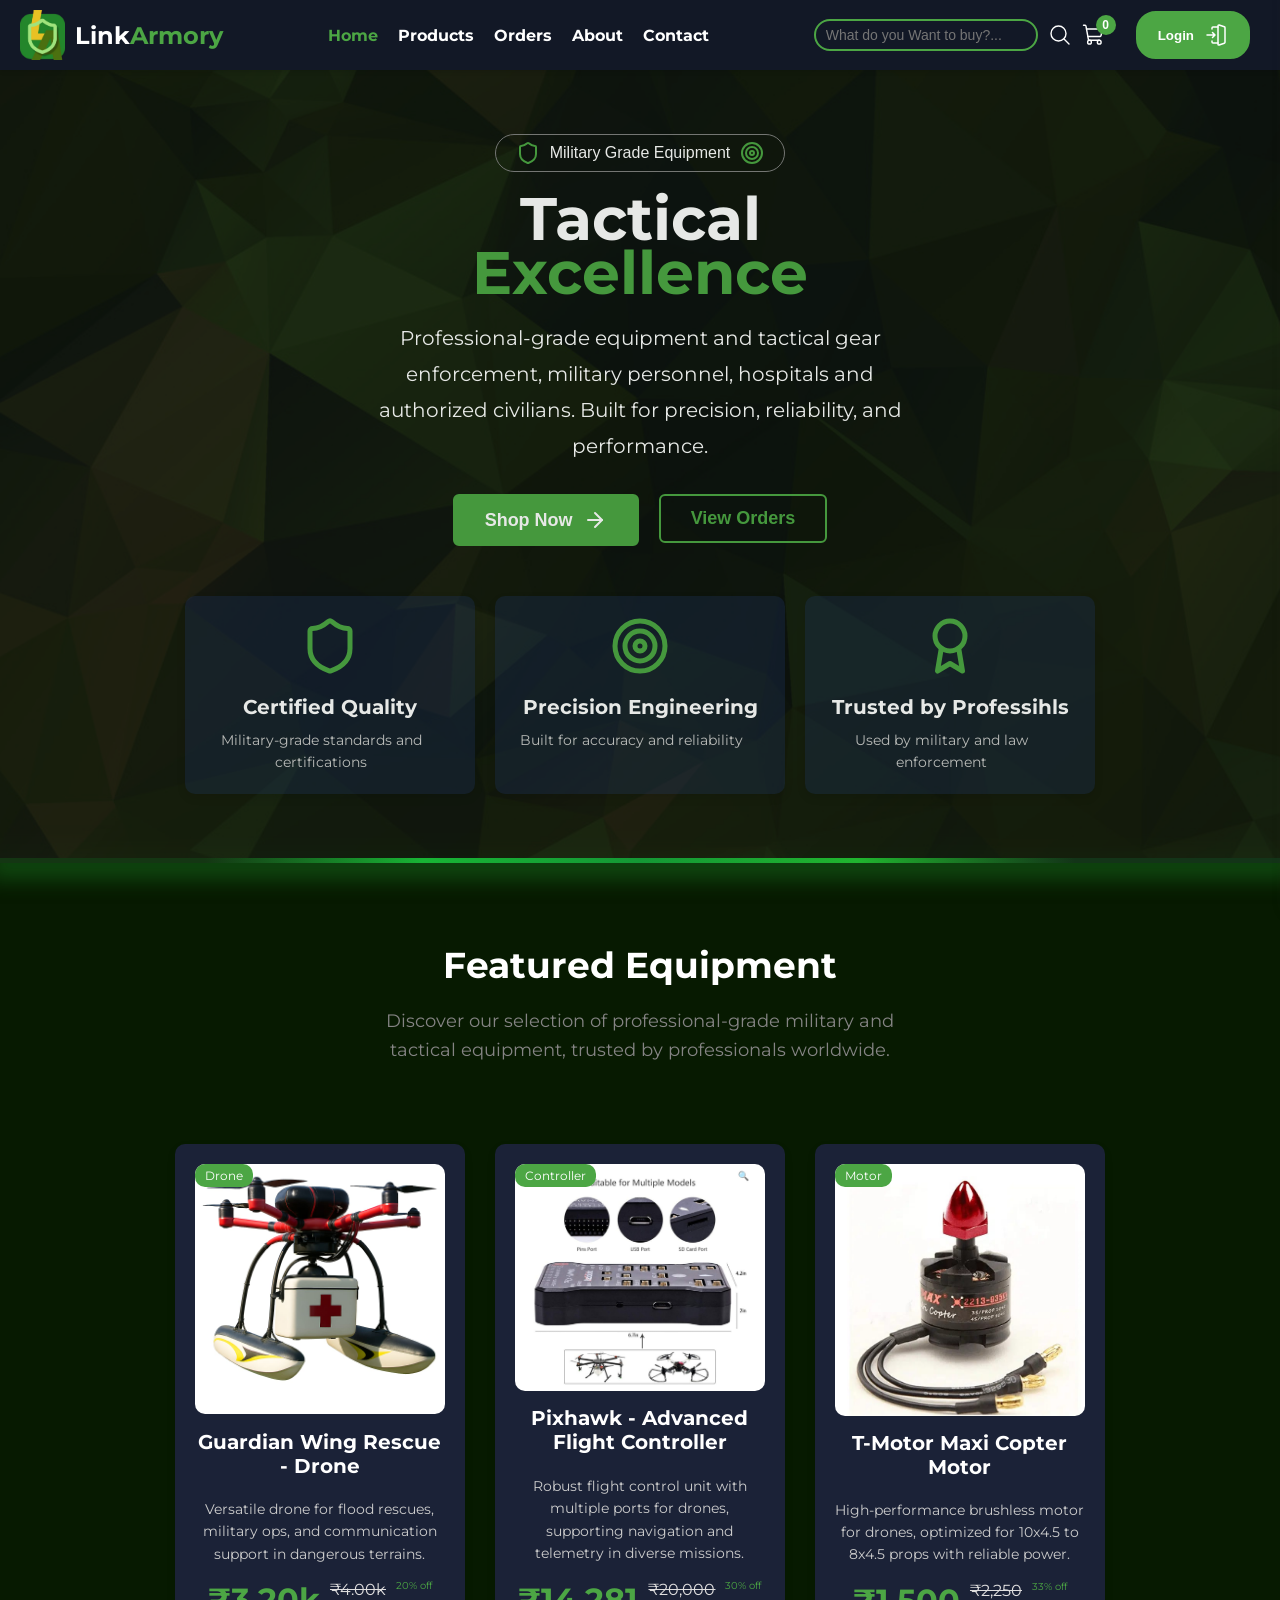
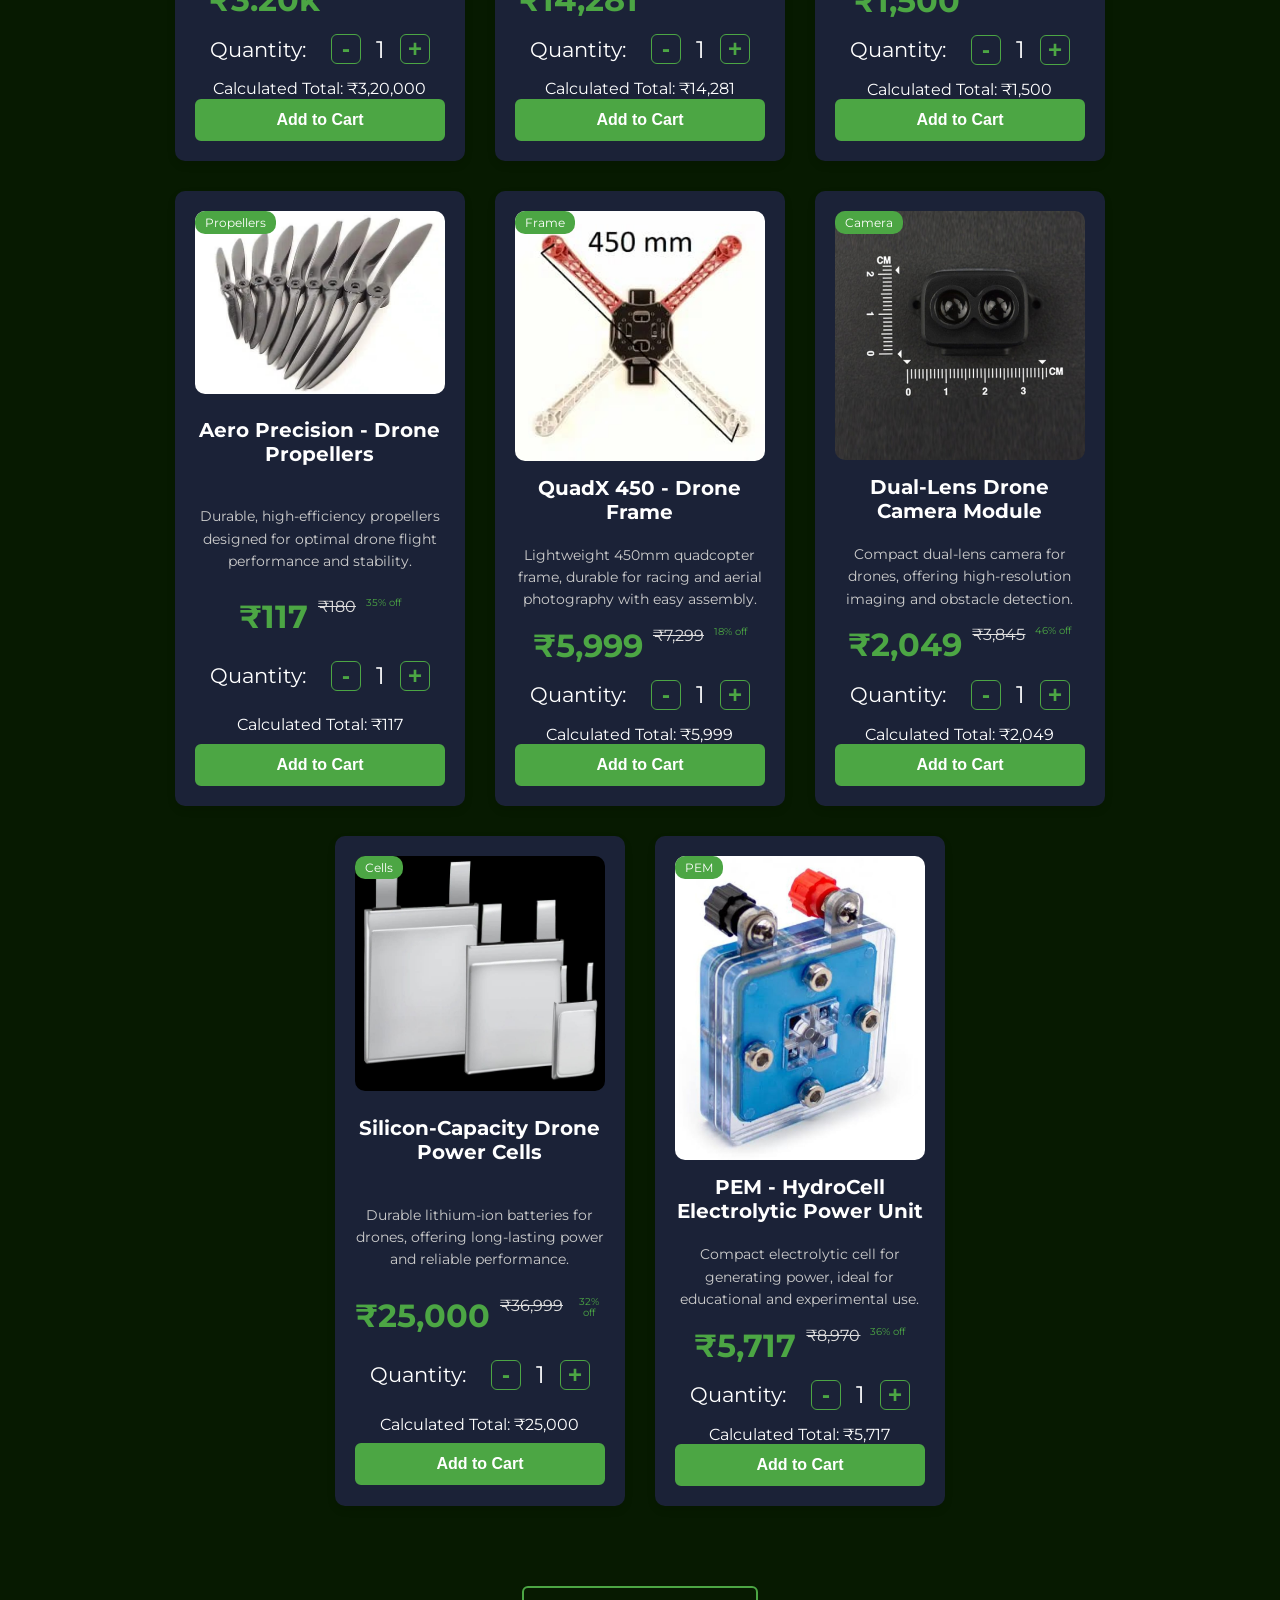
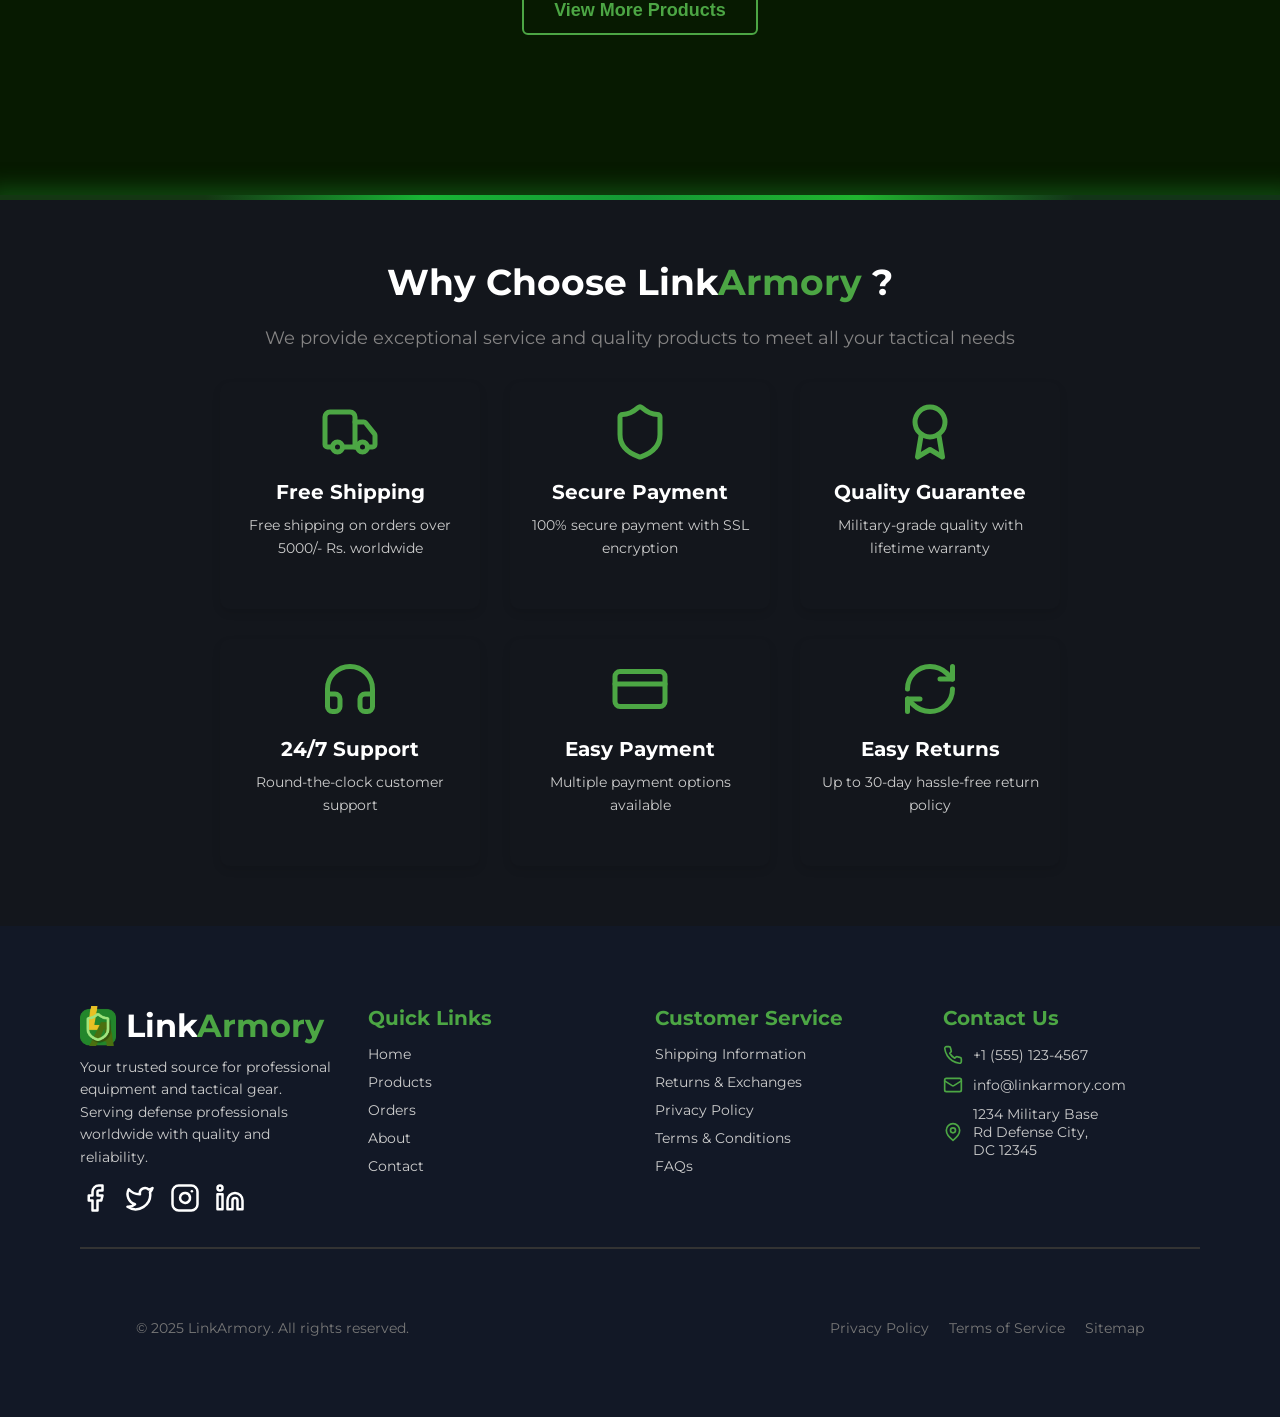
==== commit a794e81f: "update" ====
--- a/index.html
+++ b/index.html
@@ -43,7 +43,7 @@
             <li><a href="Login.html"><button class="button"> Login <img src="assets/LoginLogo.svg" alt=""></button></a>
             </li>
             <li><a class="loginBtn" href="Login.html"><img src="assets/LoginLogo.svg" alt=""></a></li>
-            <!-- <li><a class="settingsIcon" href="#"><img src="assets/settingsLogo.svg" alt=""></a></li> -->
+            <!-- <li><a class="profileLogo" href="#"><img src="assets/profileLogo.svg" alt=""></a></li> -->
         </ul>
 
         <!-- MOBILE NAVIGATION MENU -->
@@ -205,7 +205,7 @@
     <section class="describeBox">
         <div class="describeContent">
             <div class="head">
-                <h1>Why Choose LinkArmory?</h1>
+                <h1>Why Choose Link<b>Armory</b> ?</h1>
                 <p>We provide exceptional service and quality products to meet all your tactical needs</p>
             </div>
             <ul>
@@ -298,6 +298,7 @@
         </div>
     </footer>
 
+    <script src="nav.js"></script>
     <script src="products.js"></script>
     <script src="addToCart.js"></script>
 
--- a/styles.css
+++ b/styles.css
@@ -188,12 +188,12 @@
     transition: all 0.3s ease;
 }
 
-.nav-icons .settingsIcon img {
+.nav-icons .profileLogo img {
     height: 1.7rem;
     cursor: pointer;
 }
 
-.nav-icons .settingsIcon img:hover {
+.nav-icons .profileLogo img:hover {
     scale: 1.1;
     transition: all 0.3s ease;
 }
@@ -643,6 +643,9 @@
     font-size: 36px;
     margin-bottom: 20px;
 }
+.mainContent .header h1 b {
+    color: var(--Logofont-color);
+}
 
 .mainContent .header p {
     font-size: 18px;
@@ -890,6 +893,9 @@
     font-size: 36px;
     margin-bottom: 20px;
 }
+.describeBox .describeContent h1 b {
+    color: var(--Logofont-color);
+}
 
 .describeBox .describeContent p {
     font-size: 18px;
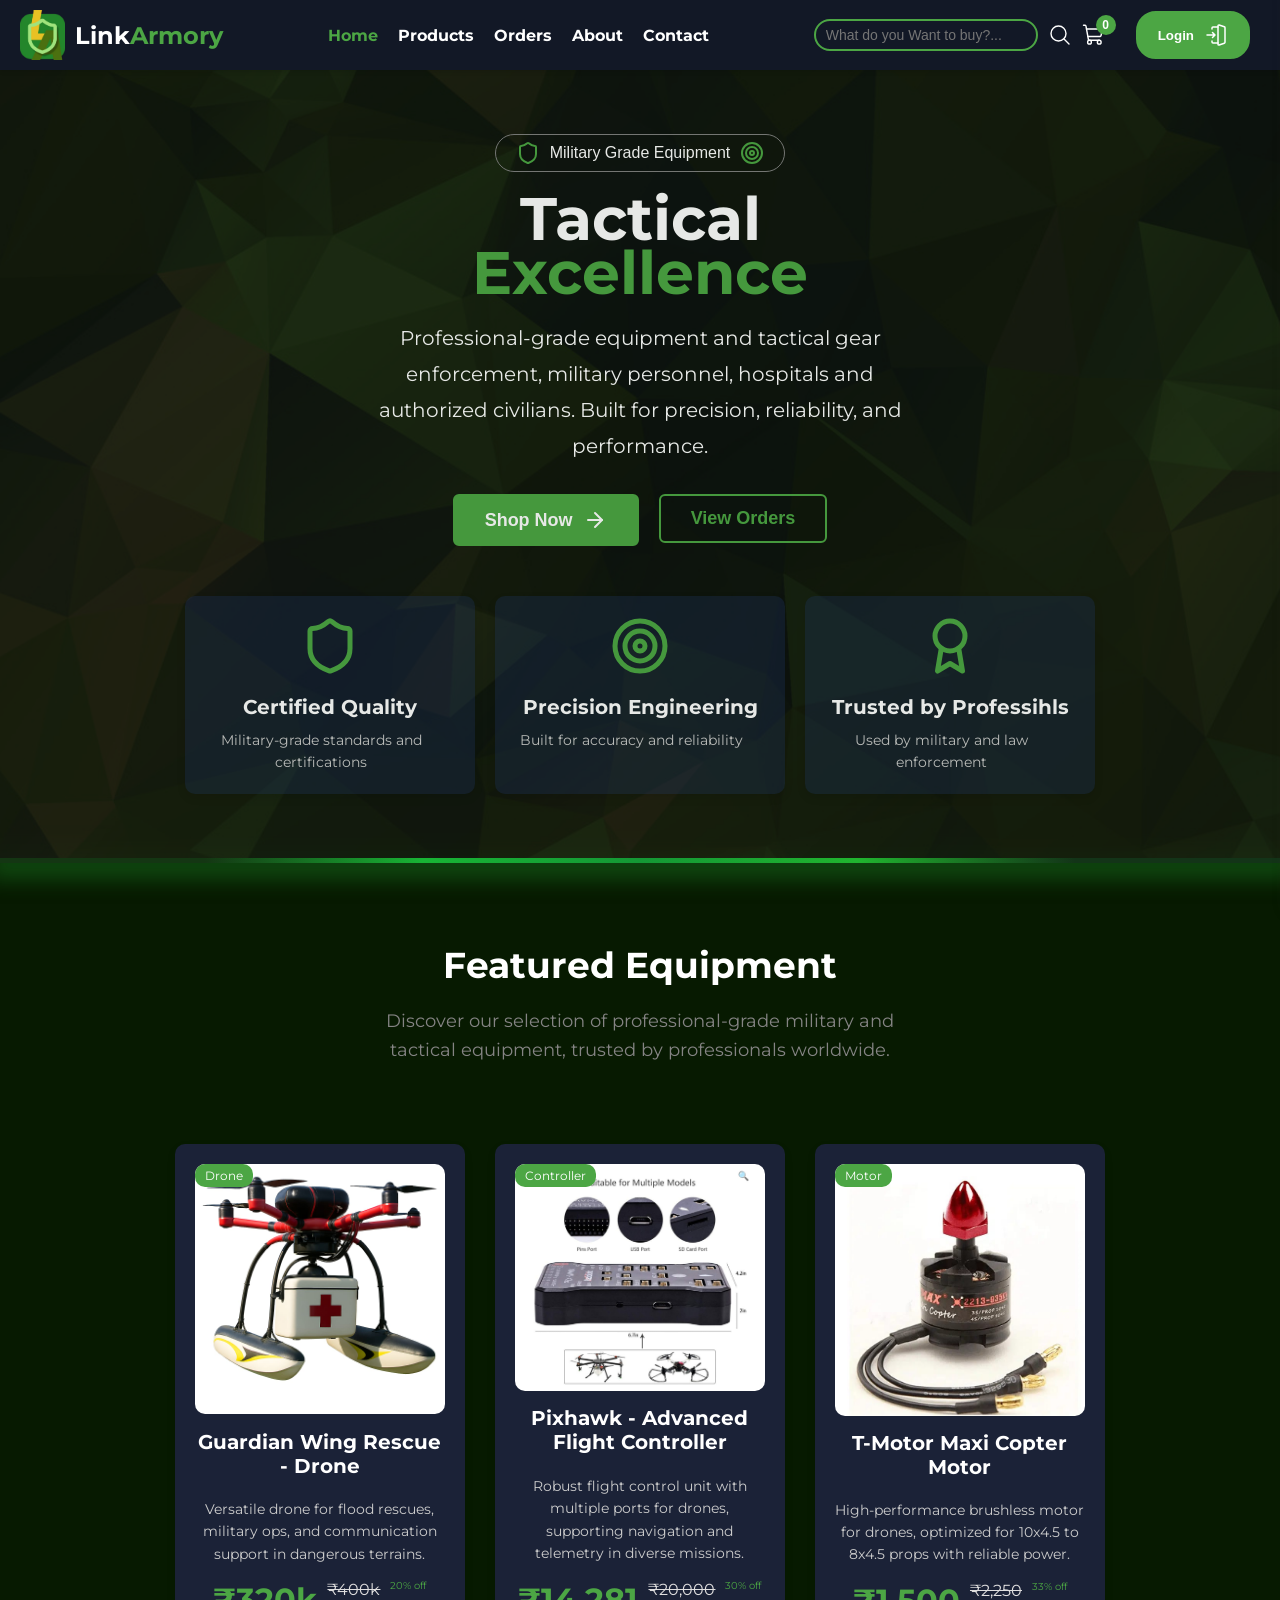
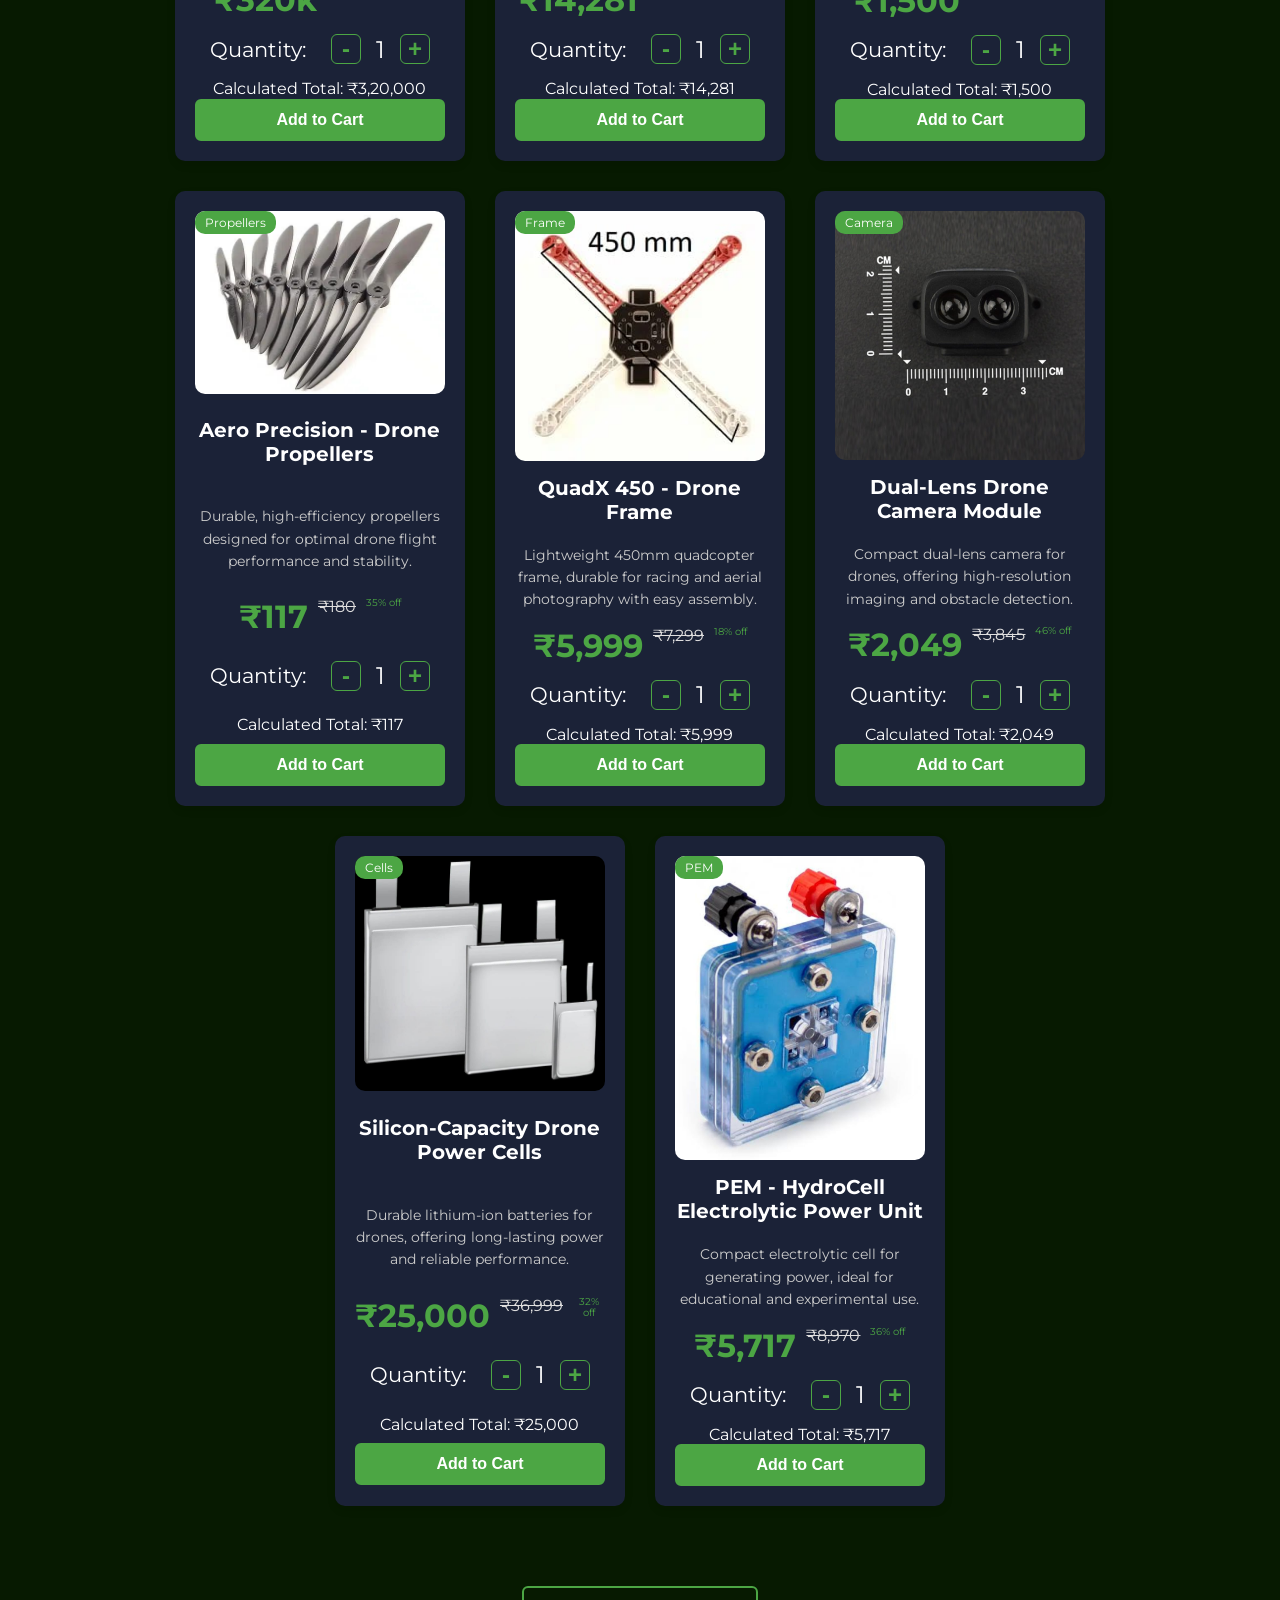
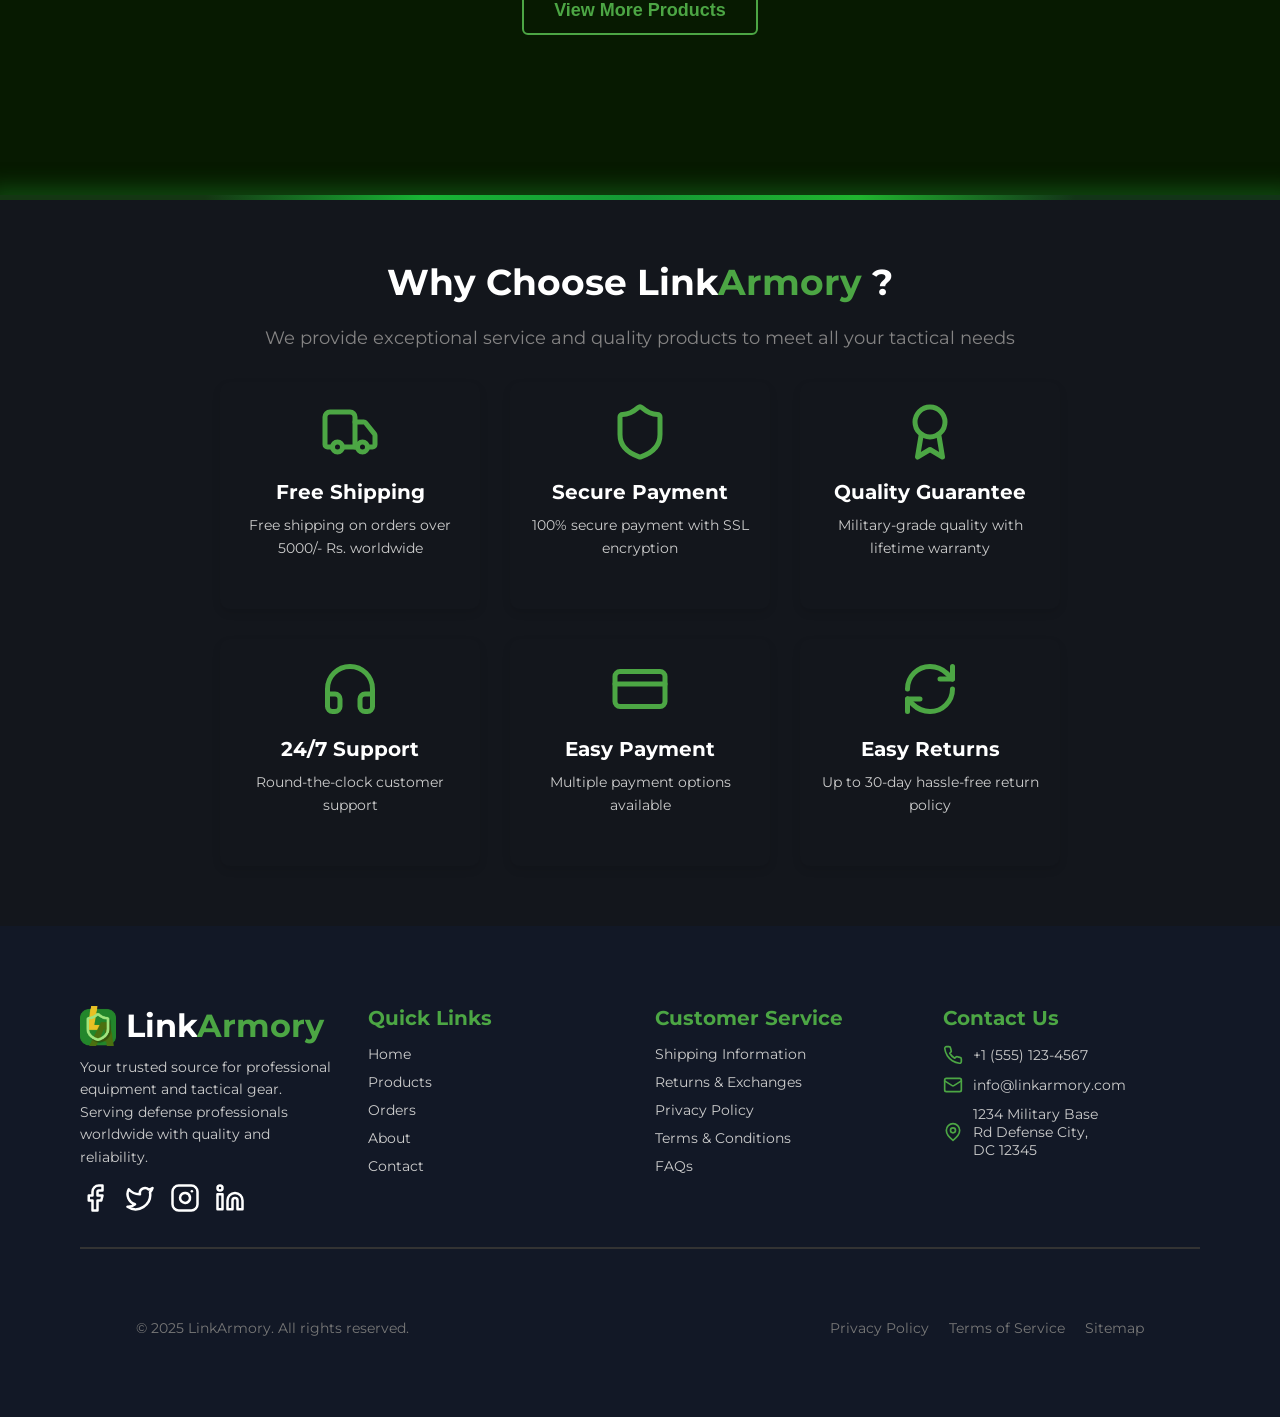
==== commit d80ac2bf: "updat" ====
--- a/index.html
+++ b/index.html
@@ -156,7 +156,7 @@
         <!-- CART TAB -->
 
         <section class="cartTab">
-            <h4>Shopping List</h4>
+            <h4>Shopping <b>List</b></h4>
 
             <div class="cartList">
                 <!-- <div class="item">
--- a/addToCart.css
+++ b/addToCart.css
@@ -27,6 +27,10 @@
 .cartTab h4 {
     font-size: 1.6em;
     margin-bottom: revert;
+}
+
+.cartTab h4 b {
+    color: var(--Logofont-color);
 }
 
 .cartList {
@@ -170,4 +174,54 @@
 
 .cartTab .btnContainer a button {
     font-size: 1.2em;
+}
+
+@media (max-width: 478px) {
+    .cartTab {
+        width: 100%;
+    }
+}
+
+@media (max-width: 430px) {
+    .item h3 {
+        font-size: 0.9rem;
+    }
+    .item .itemInfo .itemPrice {
+        font-size: 0.9rem;
+    }
+
+    .item .itemInfo .itemPrice .productPrice {
+        font-size: 1em;
+    }
+
+    .item .itemInfo .itemPrice .productMRP {
+        font-size: 0.9em;
+    }
+
+    .item .itemInfo .itemPrice .productDiscount {
+        font-size: 0.7em;
+    }
+
+    .item .itemInfo .itemTotal {
+        font-size: 0.9em;
+    }
+
+    .item .quantityBtns {
+        font-size: 1.2em;
+        gap: 10px;
+    }
+    .item .quantityBtns .quantityBtn {
+        width: 25px;
+        font-size: 0.9em;
+    }
+    .cartTab h4 {
+        font-size: 1.3em;
+    }
+    .totalContainer h3 {
+        font-size: 1.2em;
+    }
+    .cartTab .btnContainer a button {
+        font-size: 1em;
+    }
+
 }
